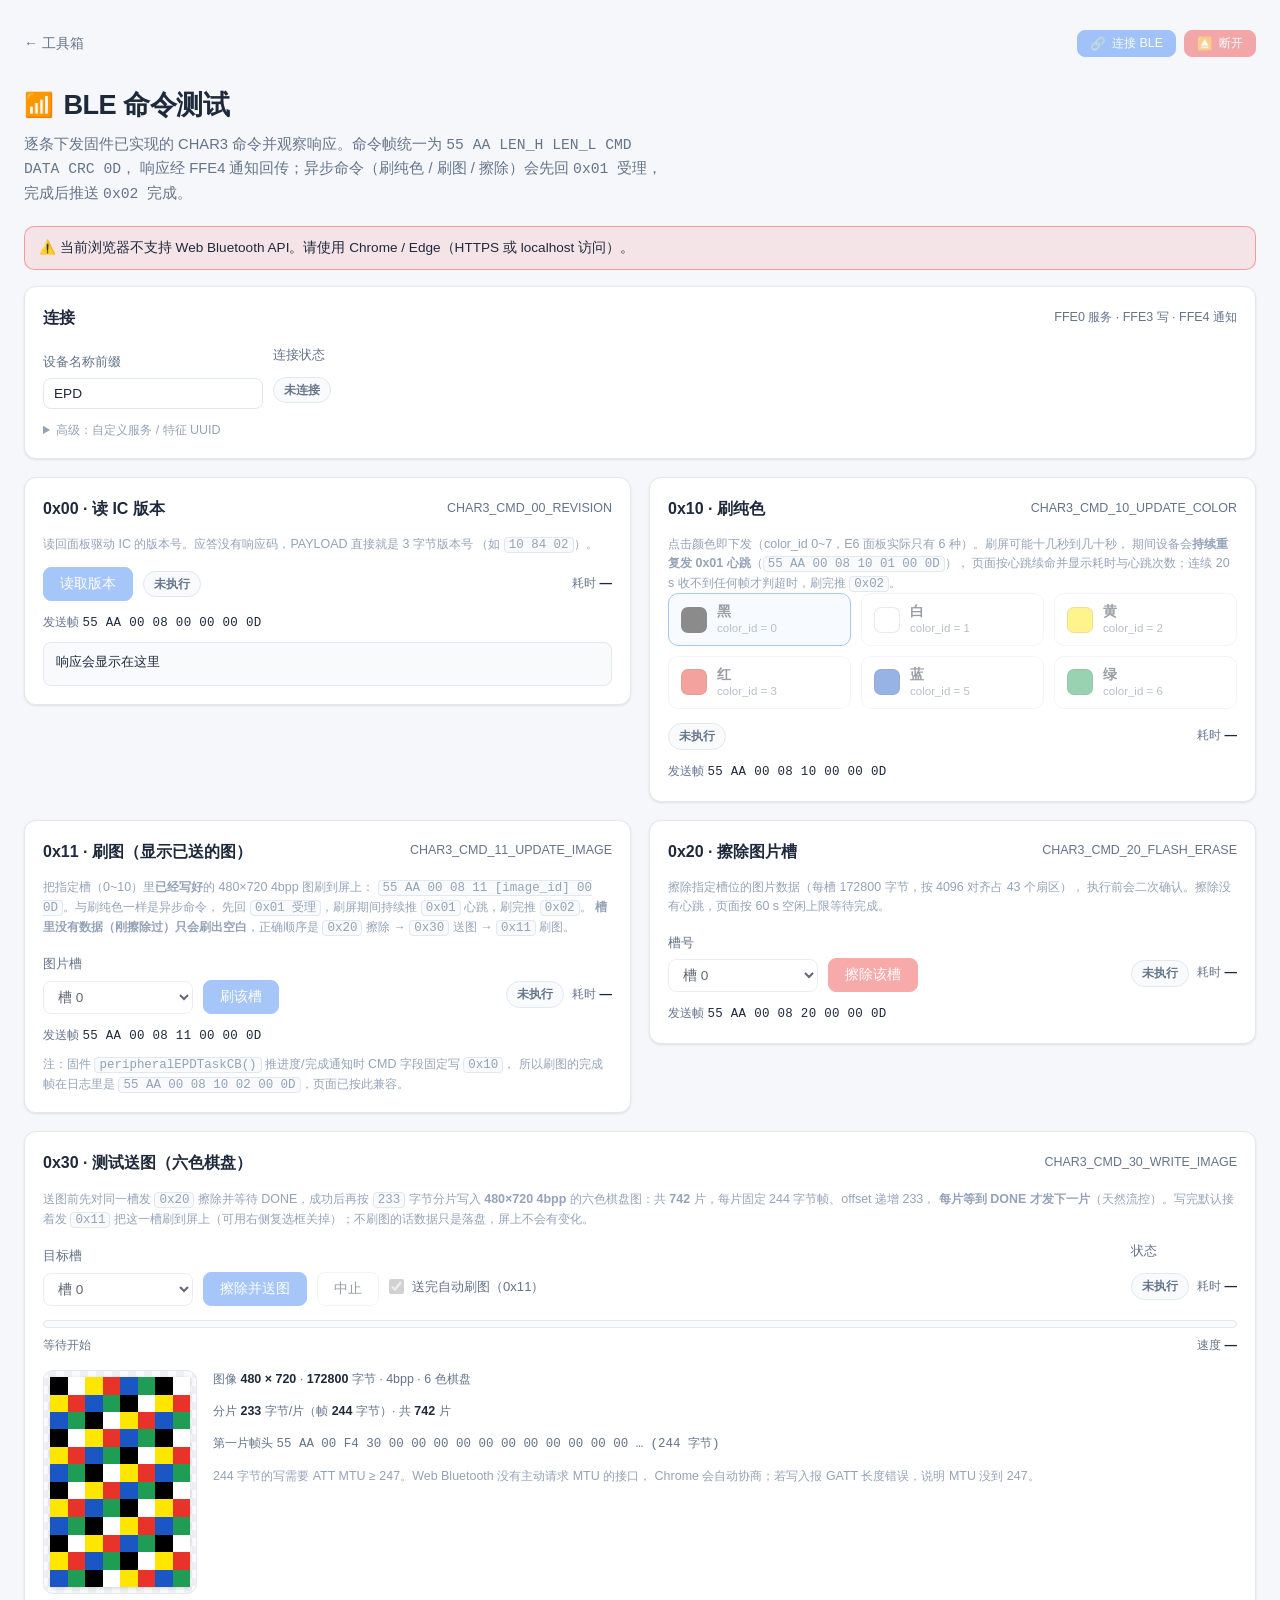
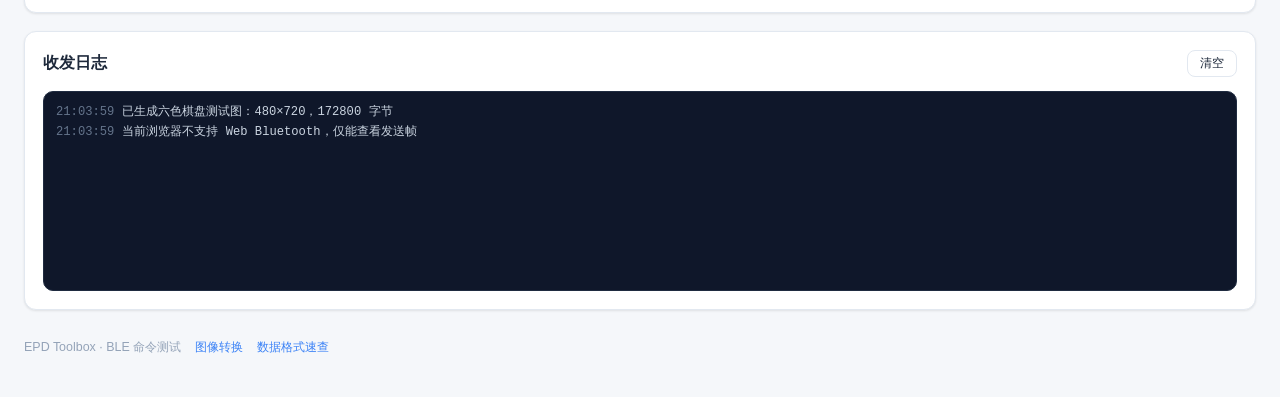
==== ble-console.html @ 195aaa83 "refactor(ble-console): 命令卡片按命令码排序，收发日志整行置底 原来左列是 0x00 / 0x10、右列是 0x20 / 0x11 / 收发日志，命令顺序在视觉上是交错的， 收发" ====
<!DOCTYPE html>
<html lang="zh-CN">
<head>
<meta charset="UTF-8">
<meta name="viewport" content="width=device-width, initial-scale=1.0">
<title>BLE 命令测试 · EPD Toolbox</title>
<meta name="description" content="CH592F 电子纸设备的 BLE 命令测试台：0x00 读 IC 版本、0x10 刷纯色（六色可选）、0x11 刷图（显示指定图片槽）、0x20 擦除图片槽、0x30 分片送图，实时查看 55 AA … 0D 帧收发。">
<meta name="theme-color" content="#f5f7fa" media="(prefers-color-scheme: light)">
<meta name="theme-color" content="#0b1220" media="(prefers-color-scheme: dark)">
<link rel="stylesheet" href="assets/css/app.css">
</head>
<body>
<div class="container">

  <!-- 吸顶工具条 -->
  <div class="topbar" id="topbar">
    <div class="topbar-left">
      <a href="./index.html" class="nav-back">← 工具箱</a>
      <span class="topbar-title"><span class="icon">📶</span> BLE 命令测试</span>
    </div>
    <div class="topbar-right">
      <span class="badge off" id="bleStatusTop"><span id="bleStatusTopText">未连接</span></span>
      <button class="btn btn-primary btn-sm" id="btnConnect" type="button" title="连接 BLE 设备">
        <span class="btn-ico">🔗</span><span class="btn-label">连接 BLE</span>
      </button>
      <button class="btn btn-danger btn-sm" id="btnDisconnect" type="button" disabled title="断开连接">
        <span class="btn-ico">⏏️</span><span class="btn-label">断开</span>
      </button>
    </div>
  </div>

  <header class="page-head">
    <h1><span class="icon">📶</span> BLE 命令测试</h1>
    <p>
      逐条下发固件已实现的 CHAR3 命令并观察响应。命令帧统一为 <code>55 AA LEN_H LEN_L CMD DATA CRC 0D</code>，
      响应经 FFE4 通知回传；异步命令（刷纯色 / 刷图 / 擦除）会先回 <code>0x01 受理</code>，完成后推送 <code>0x02 完成</code>。
    </p>
  </header>

  <div class="notice error" id="bleWarn" hidden>
    ⚠️ 当前浏览器不支持 Web Bluetooth API。请使用 Chrome / Edge（HTTPS 或 localhost 访问）。
  </div>

  <!-- 连接 -->
  <section class="card" style="margin-bottom:18px;">
    <div class="card-title">
      <span>连接</span>
      <span class="sub">FFE0 服务 · FFE3 写 · FFE4 通知</span>
    </div>
    <div class="row" style="align-items:flex-end;">
      <div class="form-group" style="flex:0 1 220px;">
        <label for="nameFilter">设备名称前缀</label>
        <input type="text" id="nameFilter" placeholder="留空则列出全部设备" value="EPD" autocomplete="off">
      </div>
      <div class="form-group" style="flex:0 0 auto;">
        <label>连接状态</label>
        <div class="control-line">
          <span class="badge off" id="bleStatus"><span id="bleStatusText">未连接</span></span>
          <span class="kv" id="bleDeviceName"></span>
        </div>
      </div>
      <span class="spacer"></span>
    </div>

    <details style="margin-top:12px;">
      <summary class="hint" style="cursor:pointer;">高级：自定义服务 / 特征 UUID</summary>
      <div class="form-row" style="margin-top:10px;">
        <div class="form-group">
          <label for="uuidService">服务 UUID</label>
          <input type="text" id="uuidService" value="ffe0" autocomplete="off" spellcheck="false">
        </div>
        <div class="form-group">
          <label for="uuidWrite">写特征（下行）</label>
          <input type="text" id="uuidWrite" value="ffe3" autocomplete="off" spellcheck="false">
        </div>
        <div class="form-group">
          <label for="uuidNotify">通知特征（上行）</label>
          <input type="text" id="uuidNotify" value="ffe4" autocomplete="off" spellcheck="false">
        </div>
      </div>
    </details>
  </section>

  <div class="grid-2">
    <!-- ============ 第一行：0x00 读版本 / 0x10 刷纯色 ============ -->
    <div class="col">

      <section class="card">
        <div class="card-title">
          <span>0x00 · 读 IC 版本</span>
          <span class="sub">CHAR3_CMD_00_REVISION</span>
        </div>
        <p class="hint">
          读回面板驱动 IC 的版本号。应答没有响应码，PAYLOAD 直接就是 3 字节版本号
          （如 <code class="mono">10 84 02</code>）。
        </p>

        <div class="row" style="margin-top:12px;">
          <button class="btn btn-primary" id="btnRev" type="button" disabled>读取版本</button>
          <span class="badge off" id="revState">未执行</span>
          <span class="spacer"></span>
          <span class="kv">耗时 <b id="revMs">—</b></span>
        </div>

        <div class="frame-line">发送帧 <code class="mono" id="revFrame">—</code></div>
        <div class="result-box mono" id="revResult">响应会显示在这里</div>
      </section>
    </div>

    <div class="col">

      <section class="card">
        <div class="card-title">
          <span>0x10 · 刷纯色</span>
          <span class="sub">CHAR3_CMD_10_UPDATE_COLOR</span>
        </div>
        <p class="hint">
          点击颜色即下发（color_id 0~7，E6 面板实际只有 6 种）。刷屏可能十几秒到几十秒，
          期间设备会<b>持续重复发 0x01 心跳</b>（<code class="mono">55 AA 00 08 10 01 00 0D</code>），
          页面按心跳续命并显示耗时与心跳次数；连续 20 s 收不到任何帧才判超时，刷完推 <code>0x02</code>。
        </p>

        <div class="cmd-grid" id="colorGrid"></div>

        <div class="row" style="margin-top:14px;">
          <span class="badge off" id="colorState">未执行</span>
          <span class="spacer"></span>
          <span class="kv">耗时 <b id="colorMs">—</b></span>
        </div>

        <div class="frame-line">发送帧 <code class="mono" id="colorFrame">—</code></div>
      </section>
    </div>
  </div>

  <div class="grid-2" style="margin-top:18px;">
    <!-- ============ 第二行：0x11 刷图 / 0x20 擦除 ============ -->
    <div class="col">

      <section class="card">
        <div class="card-title">
          <span>0x11 · 刷图（显示已送的图）</span>
          <span class="sub">CHAR3_CMD_11_UPDATE_IMAGE</span>
        </div>
        <p class="hint">
          把指定槽（0~10）里<b>已经写好</b>的 480×720 4bpp 图刷到屏上：
          <code class="mono">55 AA 00 08 11 [image_id] 00 0D</code>。与刷纯色一样是异步命令，
          先回 <code>0x01 受理</code>，刷屏期间持续推 <code>0x01</code> 心跳，刷完推 <code>0x02</code>。
          <b>槽里没有数据（刚擦除过）只会刷出空白</b>，正确顺序是
          <code>0x20</code> 擦除 → <code>0x30</code> 送图 → <code>0x11</code> 刷图。
        </p>

        <div class="row" style="align-items:flex-end; margin-top:12px;">
          <div class="form-group" style="flex:0 1 150px;">
            <label for="imgSlotSelect">图片槽</label>
            <select id="imgSlotSelect"></select>
          </div>
          <div class="form-group" style="flex:0 0 auto;">
            <label>&nbsp;</label>
            <button class="btn btn-primary" id="btnUpdateImage" type="button" disabled>刷该槽</button>
          </div>
          <span class="spacer"></span>
          <div class="form-group" style="flex:0 0 auto;">
            <label>&nbsp;</label>
            <div class="control-line">
              <span class="badge off" id="imgState">未执行</span>
              <span class="kv">耗时 <b id="imgMs">—</b></span>
            </div>
          </div>
        </div>

        <div class="frame-line">发送帧 <code class="mono" id="imgFrame">—</code></div>
        <p class="hint" style="margin-top:8px;">
          注：固件 <code class="mono">peripheralEPDTaskCB()</code> 推进度/完成通知时 CMD 字段固定写 <code class="mono">0x10</code>，
          所以刷图的完成帧在日志里是 <code class="mono">55 AA 00 08 10 02 00 0D</code>，页面已按此兼容。
        </p>
      </section>
    </div>

    <div class="col">

      <section class="card">
        <div class="card-title">
          <span>0x20 · 擦除图片槽</span>
          <span class="sub">CHAR3_CMD_20_FLASH_ERASE</span>
        </div>
        <p class="hint">
          擦除指定槽位的图片数据（每槽 172800 字节，按 4096 对齐占 43 个扇区），
          执行前会二次确认。擦除没有心跳，页面按 60 s 空闲上限等待完成。
        </p>

        <div class="row" style="align-items:flex-end; margin-top:12px;">
          <div class="form-group" style="flex:0 1 150px;">
            <label for="slotSelect">槽号</label>
            <select id="slotSelect"></select>
          </div>
          <div class="form-group" style="flex:0 0 auto;">
            <label>&nbsp;</label>
            <button class="btn btn-danger" id="btnErase" type="button" disabled>擦除该槽</button>
          </div>
          <span class="spacer"></span>
          <div class="form-group" style="flex:0 0 auto;">
            <label>&nbsp;</label>
            <div class="control-line">
              <span class="badge off" id="eraseState">未执行</span>
              <span class="kv">耗时 <b id="eraseMs">—</b></span>
            </div>
          </div>
        </div>

        <div class="frame-line">发送帧 <code class="mono" id="eraseFrame">—</code></div>
      </section>
    </div>
  </div>

  <!-- ============ 0x30 测试送图 ============ -->
  <section class="card" style="margin-top:18px;">
    <div class="card-title">
      <span>0x30 · 测试送图（六色棋盘）</span>
      <span class="sub">CHAR3_CMD_30_WRITE_IMAGE</span>
    </div>
    <p class="hint">
      送图前先对同一槽发 <code>0x20</code> 擦除并等待 DONE，成功后再按 <code>233</code> 字节分片写入
      <b>480×720 4bpp</b> 的六色棋盘图：共 <b>742</b> 片，每片固定 244 字节帧、offset 递增 233，
      <b>每片等到 DONE 才发下一片</b>（天然流控）。写完默认接着发 <code>0x11</code>
      把这一槽刷到屏上（可用右侧复选框关掉）；不刷图的话数据只是落盘，屏上不会有变化。
    </p>

    <div class="row" style="align-items:flex-end; margin-top:12px;">
      <div class="form-group" style="flex:0 1 150px;">
        <label for="upSlotSelect">目标槽</label>
        <select id="upSlotSelect"></select>
      </div>
      <div class="form-group" style="flex:0 0 auto;">
        <label>&nbsp;</label>
        <button class="btn btn-primary" id="btnUploadTest" type="button" disabled>擦除并送图</button>
      </div>
      <div class="form-group" style="flex:0 0 auto;">
        <label>&nbsp;</label>
        <button class="btn" id="btnUploadCancel" type="button" disabled>中止</button>
      </div>
      <div class="form-group" style="flex:0 0 auto;">
        <label>&nbsp;</label>
        <label class="check-row" style="min-height:38px;">
          <input type="checkbox" id="upRefreshAfter" checked>
          送完自动刷图（0x11）
        </label>
      </div>
      <span class="spacer"></span>
      <div class="form-group" style="flex:0 0 auto;">
        <label>状态</label>
        <div class="control-line">
          <span class="badge off" id="upState">未执行</span>
          <span class="kv">耗时 <b id="upMs">—</b></span>
        </div>
      </div>
    </div>

    <div class="progress" style="margin-top:14px;"><i id="upBar"></i></div>
    <div class="row" style="margin-top:8px; justify-content:space-between;">
      <span class="kv" id="upText">等待开始</span>
      <span class="kv">速度 <b id="upSpeed">—</b></span>
    </div>

    <div class="row" style="margin-top:14px; align-items:flex-start; gap:16px;">
      <div class="preview-wrap" style="flex:0 0 auto; padding:6px; max-height:none;">
        <canvas id="upPreview" width="480" height="720" style="width:140px; height:auto; background:#fff;"></canvas>
      </div>
      <div class="stack" style="flex:1; min-width:220px;">
        <span class="kv">图像 <b>480 × 720</b> · <b>172800</b> 字节 · 4bpp · 6 色棋盘</span>
        <span class="kv">分片 <b>233</b> 字节/片（帧 <b>244</b> 字节）· 共 <b>742</b> 片</span>
        <span class="kv">第一片帧头 <code class="mono" id="upFrame">—</code></span>
        <span class="hint">
          244 字节的写需要 ATT MTU ≥ 247。Web Bluetooth 没有主动请求 MTU 的接口，
          Chrome 会自动协商；若写入报 GATT 长度错误，说明 MTU 没到 247。
        </span>
      </div>
    </div>
  </section>

  <!-- ============ 收发日志（整行宽度，置底） ============ -->
  <section class="card" style="margin-top:18px;">
    <div class="card-title">
      <span>收发日志</span>
      <button class="btn btn-sm" id="btnClearLog" type="button">清空</button>
    </div>
    <div class="log-box" id="logBox"></div>
  </section>

  <footer class="page-foot">
    <span>EPD Toolbox · BLE 命令测试</span>
    <a href="./e6-image.html">图像转换</a>
    <a href="./index.html#format">数据格式速查</a>
  </footer>
</div>

<script src="assets/js/e6-codec.js"></script>
<script src="assets/js/ble.js"></script>
<script src="assets/js/ble-console.js"></script>
</body>
</html>
---- assets/css/app.css ----
/* ==========================================================================
   EPD Toolbox — 统一设计系统
   风格参考：JNC_tools.html / JNA_Plus_Tool.html
   要点：吸顶毛玻璃工具条、卡片分区、轻量描边按钮、跟随系统暗色
   ========================================================================== */

* { margin: 0; padding: 0; box-sizing: border-box; }

:root {
  --bg: #f5f7fa;
  --surface: #ffffff;
  --surface-2: #f8fafc;
  --border: #e2e8f0;
  --border-strong: #cbd5e1;
  --text: #1e293b;
  --text-muted: #64748b;
  --text-light: #94a3b8;
  --accent: #3b82f6;
  --accent-hover: #2563eb;
  --accent-soft: #eff6ff;
  --danger: #ef4444;
  --success: #10b981;
  --warn: #f59e0b;
  --shadow: 0 1px 3px rgba(0, 0, 0, .06), 0 1px 2px rgba(0, 0, 0, .04);
  --shadow-lg: 0 10px 30px rgba(15, 23, 42, .08);
  --radius: 12px;
  --log-bg: #0f172a;
  --log-text: #cbd5e1;
  --topbar-scrolled-bg: rgba(245, 247, 250, .88);

  /* E6 六色（用于色块/图例） */
  --e6-black: #000000;
  --e6-white: #ffffff;
  --e6-yellow: #ffe600;
  --e6-red: #e8332a;
  --e6-blue: #1b57c4;
  --e6-green: #1f9d55;
}

@media (prefers-color-scheme: dark) {
  :root {
    --bg: #0b1220;
    --surface: #141d2e;
    --surface-2: #1a2436;
    --border: #2a364b;
    --border-strong: #3a4a63;
    --text: #e6edf7;
    --text-muted: #93a4bd;
    --text-light: #6f819c;
    --accent: #60a5fa;
    --accent-hover: #93c5fd;
    --accent-soft: rgba(96, 165, 250, .12);
    --shadow: 0 1px 3px rgba(0, 0, 0, .5);
    --shadow-lg: 0 10px 30px rgba(0, 0, 0, .55);
    --log-bg: #060c16;
    --log-text: #b7c6dc;
    --topbar-scrolled-bg: rgba(20, 29, 46, .88);
  }
}

body {
  font-family: -apple-system, BlinkMacSystemFont, "Segoe UI", Roboto, "Helvetica Neue", Arial,
    "PingFang SC", "Microsoft YaHei", sans-serif;
  background: var(--bg);
  color: var(--text);
  min-height: 100vh;
  padding: 20px 24px 48px;
  line-height: 1.6;
  -webkit-font-smoothing: antialiased;
}

.container { max-width: 1280px; margin: 0 auto; }
a { color: var(--accent); text-decoration: none; }
a:hover { text-decoration: underline; }
code, kbd, pre { font-family: "Cascadia Mono", "JetBrains Mono", Consolas, monospace; }

/* --------------------------------------------------------------------------
   吸顶工具条：默认透明，滚动后毛玻璃 + 收起标题
   -------------------------------------------------------------------------- */
.topbar {
  position: sticky;
  top: 0;
  z-index: 70;
  display: flex;
  align-items: center;
  justify-content: space-between;
  gap: 10px 12px;
  flex-wrap: wrap;
  padding: 10px 0;
  margin: 0 0 16px;
  background: transparent;
  transition: background .3s ease, box-shadow .3s ease, padding .3s ease,
    margin .3s ease, border-radius .3s ease;
}

.topbar.scrolled {
  background: var(--topbar-scrolled-bg);
  -webkit-backdrop-filter: blur(10px);
  backdrop-filter: blur(10px);
  box-shadow: 0 1px 0 rgba(15, 23, 42, .08);
  padding: 8px 14px;
  margin: 0 -14px 16px;
  border-radius: 12px;
}

@media (prefers-color-scheme: dark) {
  .topbar.scrolled { box-shadow: 0 1px 0 rgba(0, 0, 0, .5); }
}

.topbar-left { display: flex; align-items: center; gap: 12px; min-width: 0; flex: 1 1 auto; }

.nav-back {
  display: inline-flex;
  align-items: center;
  gap: 6px;
  color: var(--text-muted);
  font-size: .875rem;
  text-decoration: none;
  transition: color .2s;
  flex: none;
}
.nav-back:hover { color: var(--accent); text-decoration: none; }

.topbar-title {
  display: inline-flex;
  align-items: center;
  gap: 6px;
  font-size: .95rem;
  font-weight: 600;
  color: var(--text);
  white-space: nowrap;
  opacity: 0;
  transform: translateX(-10px);
  max-width: 0;
  overflow: hidden;
  transition: opacity .3s ease, transform .3s ease, max-width .35s ease;
}
.topbar.scrolled .topbar-title { opacity: 1; transform: translateX(0); max-width: 300px; }
.topbar-title .icon { font-size: 1.05rem; }

.topbar-right {
  display: flex;
  align-items: center;
  gap: 8px;
  flex-shrink: 0;
  margin-left: auto;
  flex-wrap: wrap;
  justify-content: flex-end;
}

/* 顶栏连接状态：默认隐藏（下方已有一行完整状态），滚动后标题收起时再出现 */
#bleStatusTop { display: none; }
.topbar.scrolled #bleStatusTop { display: inline-flex; }

@media (max-width: 640px) {
  body { padding: 12px 14px 32px; }
}

/* --------------------------------------------------------------------------
   页头
   -------------------------------------------------------------------------- */
header.page-head { margin: 4px 0 20px; }
header.page-head h1 {
  font-size: 1.7rem;
  font-weight: 700;
  letter-spacing: -.02em;
  display: flex;
  align-items: center;
  gap: 10px;
}
header.page-head h1 .icon { font-size: 1.5rem; }
header.page-head p { color: var(--text-muted); margin-top: 6px; font-size: .92rem; max-width: 78ch; }

/* --------------------------------------------------------------------------
   按钮
   -------------------------------------------------------------------------- */
.btn {
  padding: 7px 16px;
  border-radius: 8px;
  border: 1.5px solid var(--border);
  background: var(--surface);
  color: var(--text);
  font-size: .85rem;
  font-weight: 500;
  font-family: inherit;
  cursor: pointer;
  transition: all .2s;
  display: inline-flex;
  align-items: center;
  justify-content: center;
  gap: 6px;
  white-space: nowrap;
}
.btn:hover { border-color: var(--accent); color: var(--accent); }
.btn:disabled, .btn[aria-disabled="true"] { opacity: .45; cursor: not-allowed; }
.btn:disabled:hover { border-color: var(--border); color: var(--text); }
.btn:focus-visible { outline: 2px solid var(--accent); outline-offset: 2px; }

.btn-primary { background: var(--accent); border-color: var(--accent); color: #fff; }
.btn-primary:hover { background: var(--accent-hover); border-color: var(--accent-hover); color: #fff; }
.btn-danger { background: var(--danger); border-color: var(--danger); color: #fff; }
.btn-danger:hover { background: #dc2626; border-color: #dc2626; color: #fff; }
.btn-warn { background: var(--warn); border-color: var(--warn); color: #fff; }
.btn-warn:hover { background: #d97706; border-color: #d97706; color: #fff; }
.btn-sm { padding: 4px 12px; font-size: .78rem; }
.btn-block { width: 100%; }

/* --------------------------------------------------------------------------
   卡片
   -------------------------------------------------------------------------- */
.card {
  background: var(--surface);
  border: 1px solid var(--border);
  border-radius: var(--radius);
  box-shadow: var(--shadow);
  padding: 18px;
  min-width: 0;
}
.card-title {
  font-size: 1rem;
  font-weight: 600;
  margin-bottom: 14px;
  display: flex;
  align-items: center;
  justify-content: space-between;
  flex-wrap: wrap;
  gap: 10px;
}
.card-title .sub { font-size: .78rem; font-weight: 400; color: var(--text-muted); }

.card.collapsible > .card-title { cursor: pointer; user-select: none; }
.card.collapsible.collapsed > *:not(.card-title) { display: none !important; }

/* --------------------------------------------------------------------------
   布局
   -------------------------------------------------------------------------- */
.grid-2 { display: grid; grid-template-columns: minmax(0, 1fr) minmax(0, 1fr); gap: 18px; align-items: start; }
.grid-3 { display: grid; grid-template-columns: repeat(auto-fill, minmax(260px, 1fr)); gap: 16px; }
.col { display: flex; flex-direction: column; gap: 18px; min-width: 0; }
@media (max-width: 980px) {
  .grid-2 { grid-template-columns: minmax(0, 1fr); }
}

/* --------------------------------------------------------------------------
   表单
   -------------------------------------------------------------------------- */
.form-row { display: flex; gap: 12px; flex-wrap: wrap; }
.form-group { display: flex; flex-direction: column; gap: 6px; flex: 1 1 140px; min-width: 0; }
/* 与 form-group 里的 input 同高：让徽章/提示文字和输入框基线对齐，而不是贴到 label 上 */
.control-line { display: flex; align-items: center; gap: 8px; min-height: 38px; flex-wrap: wrap; }
label { font-size: .8rem; font-weight: 500; color: var(--text-muted); }
input[type="text"], input[type="number"], select {
  width: 100%;
  padding: 7px 10px;
  border-radius: 8px;
  border: 1.5px solid var(--border);
  background: var(--surface);
  color: var(--text);
  font-size: .85rem;
  font-family: inherit;
  transition: border-color .2s, box-shadow .2s;
}
input:focus, select:focus {
  outline: none;
  border-color: var(--accent);
  box-shadow: 0 0 0 3px var(--accent-soft);
}
input[type="file"] { display: none; }

input[type="range"] { width: 100%; accent-color: var(--accent); }
.range-row { display: flex; align-items: center; gap: 8px; }
.range-value { font-size: .78rem; color: var(--text-muted); min-width: 44px; text-align: right; font-variant-numeric: tabular-nums; }

.check-row { display: flex; align-items: center; gap: 8px; font-size: .82rem; color: var(--text-muted); }
.check-row input[type="checkbox"] { width: 15px; height: 15px; accent-color: var(--accent); }

/* 分段选择器 */
.segmented { display: inline-flex; border: 1.5px solid var(--border); border-radius: 8px; overflow: hidden; }
.segmented button {
  border: none;
  background: transparent;
  color: var(--text-muted);
  font-size: .8rem;
  font-family: inherit;
  padding: 6px 12px;
  cursor: pointer;
  transition: background .2s, color .2s;
}
.segmented button + button { border-left: 1px solid var(--border); }
.segmented button.active { background: var(--accent); color: #fff; }

/* --------------------------------------------------------------------------
   徽章 / 提示条
   -------------------------------------------------------------------------- */
.badge {
  display: inline-flex;
  align-items: center;
  gap: 6px;
  padding: 3px 10px;
  border-radius: 999px;
  font-size: .74rem;
  font-weight: 600;
  border: 1px solid var(--border);
  background: var(--surface-2);
  color: var(--text-muted);
  white-space: nowrap;
}
.badge.ok { background: rgba(16, 185, 129, .12); border-color: rgba(16, 185, 129, .5); color: #059669; }
.badge.off { background: var(--surface-2); color: var(--text-muted); }
.badge.ready { background: rgba(59, 130, 246, .12); border-color: rgba(59, 130, 246, .45); color: var(--accent); }
@media (prefers-color-scheme: dark) {
  .badge.ok { color: #34d399; }
}

.notice {
  display: flex;
  align-items: center;
  gap: 10px;
  flex-wrap: wrap;
  padding: 10px 14px;
  border-radius: 10px;
  font-size: .85rem;
  margin-bottom: 16px;
  border: 1px solid rgba(245, 158, 11, .45);
  background: rgba(245, 158, 11, .1);
  color: var(--text);
}
.notice[hidden] { display: none; }
.notice.error { border-color: rgba(239, 68, 68, .45); background: rgba(239, 68, 68, .1); }
.notice.info { border-color: rgba(59, 130, 246, .4); background: rgba(59, 130, 246, .08); }

/* --------------------------------------------------------------------------
   工具卡片（首页）
   -------------------------------------------------------------------------- */
.tool-card {
  display: flex;
  flex-direction: column;
  gap: 10px;
  padding: 18px;
  background: var(--surface);
  border: 1px solid var(--border);
  border-radius: var(--radius);
  box-shadow: var(--shadow);
  color: var(--text);
  transition: transform .18s ease, border-color .18s ease, box-shadow .18s ease;
}
a.tool-card:hover {
  text-decoration: none;
  transform: translateY(-2px);
  border-color: var(--accent);
  box-shadow: var(--shadow-lg);
}
.tool-card .tool-icon {
  width: 40px;
  height: 40px;
  border-radius: 10px;
  display: flex;
  align-items: center;
  justify-content: center;
  font-size: 1.25rem;
  background: var(--accent-soft);
}
.tool-card h3 { font-size: 1rem; font-weight: 600; display: flex; align-items: center; gap: 8px; flex-wrap: wrap; }
.tool-card p { font-size: .84rem; color: var(--text-muted); flex: 1; }
.tool-card .tool-meta { font-size: .76rem; color: var(--text-light); display: flex; gap: 10px; flex-wrap: wrap; }

/* --------------------------------------------------------------------------
   拖拽上传区
   -------------------------------------------------------------------------- */
.dropzone {
  border: 2px dashed var(--border-strong);
  border-radius: 10px;
  padding: 26px 16px;
  text-align: center;
  color: var(--text-muted);
  font-size: .86rem;
  background: var(--surface-2);
  cursor: pointer;
  transition: border-color .2s, background .2s, color .2s;
}
.dropzone:hover, .dropzone.dragover {
  border-color: var(--accent);
  background: var(--accent-soft);
  color: var(--accent);
}
.dropzone strong { color: var(--text); }
.dropzone.dragover strong { color: var(--accent); }

/* --------------------------------------------------------------------------
   预览
   -------------------------------------------------------------------------- */
.preview-wrap {
  border: 1px solid var(--border);
  border-radius: 10px;
  background:
    repeating-conic-gradient(rgba(120, 130, 150, .08) 0% 25%, transparent 0% 50%) 50% / 16px 16px,
    var(--surface-2);
  overflow: auto;
  max-height: 520px;
  padding: 8px;
}
.preview-wrap canvas {
  display: block;
  image-rendering: pixelated;
  image-rendering: crisp-edges;
  margin: 0 auto;
  background: #fff;
  box-shadow: 0 1px 4px rgba(0, 0, 0, .15);
}
.preview-label { font-size: .78rem; color: var(--text-muted); margin-bottom: 6px; }
.preview-empty {
  color: var(--text-light);
  font-size: .84rem;
  text-align: center;
  padding: 40px 12px;
}

/* 颜色统计 */
.color-stats { display: flex; flex-direction: column; gap: 6px; margin-top: 4px; }
.color-stat-row { display: grid; grid-template-columns: 14px 44px 1fr 76px; align-items: center; gap: 8px; font-size: .78rem; }
.color-stat-dot { width: 12px; height: 12px; border-radius: 3px; border: 1px solid rgba(0, 0, 0, .18); }
.color-stat-bar { height: 8px; border-radius: 4px; background: var(--surface-2); overflow: hidden; }
.color-stat-bar > i { display: block; height: 100%; border-radius: 4px; }
.color-stat-num { text-align: right; color: var(--text-muted); font-variant-numeric: tabular-nums; }

/* --------------------------------------------------------------------------
   命令测试页：颜色按钮 / 发送帧 / 结果区
   -------------------------------------------------------------------------- */
.cmd-grid { display: grid; grid-template-columns: repeat(auto-fill, minmax(148px, 1fr)); gap: 10px; }

.color-btn {
  display: flex;
  align-items: center;
  gap: 10px;
  padding: 9px 12px;
  border-radius: 10px;
  border: 1.5px solid var(--border);
  background: var(--surface);
  color: var(--text);
  font-family: inherit;
  font-size: .85rem;
  text-align: left;
  cursor: pointer;
  transition: border-color .18s, transform .18s, box-shadow .18s, background .18s;
}
.color-btn:hover:not(:disabled) { border-color: var(--accent); transform: translateY(-1px); box-shadow: var(--shadow); }
.color-btn:disabled { opacity: .45; cursor: not-allowed; }
.color-btn.selected { border-color: var(--accent); background: var(--accent-soft); }
.color-btn .color-chip { width: 26px; height: 26px; border-radius: 7px; border: 1px solid rgba(0, 0, 0, .18); flex: none; }
.color-btn .meta { display: flex; flex-direction: column; line-height: 1.3; min-width: 0; }
.color-btn .meta b { font-weight: 600; }
.color-btn .meta span { font-size: .72rem; color: var(--text-muted); }

.frame-line { font-size: .78rem; color: var(--text-muted); margin-top: 12px; }
.frame-line code { color: var(--text); letter-spacing: .3px; }

.result-box {
  margin-top: 8px;
  padding: 10px 12px;
  min-height: 44px;
  border-radius: 8px;
  border: 1px solid var(--border);
  background: var(--surface-2);
  font-size: .8rem;
  line-height: 1.5;
  white-space: pre-wrap;
  word-break: break-all;
}

/* 送图进度条 */
.progress {
  height: 8px;
  border-radius: 5px;
  background: var(--surface-2);
  border: 1px solid var(--border);
  overflow: hidden;
}
.progress > i {
  display: block;
  height: 100%;
  width: 0;
  border-radius: 5px;
  background: var(--accent);
  transition: width .18s linear;
}

/* --------------------------------------------------------------------------
   数据输出
   -------------------------------------------------------------------------- */
.data-meta { display: flex; gap: 8px; flex-wrap: wrap; margin-bottom: 10px; }
.kv { font-size: .78rem; color: var(--text-muted); }
.kv b { color: var(--text); font-weight: 600; font-variant-numeric: tabular-nums; }

.code-box {
  width: 100%;
  min-height: 96px;
  max-height: 220px;
  resize: vertical;
  padding: 10px 12px;
  border-radius: 8px;
  border: 1px solid var(--border);
  background: var(--surface-2);
  color: var(--text);
  font-family: "Cascadia Mono", "JetBrains Mono", Consolas, monospace;
  font-size: .76rem;
  line-height: 1.5;
  overflow: auto;
  white-space: pre;
}

/* --------------------------------------------------------------------------
   日志
   -------------------------------------------------------------------------- */
.log-box {
  background: var(--log-bg);
  color: var(--log-text);
  border-radius: 10px;
  padding: 10px 12px;
  height: 200px;
  overflow: auto;
  font-family: "Cascadia Mono", "JetBrains Mono", Consolas, monospace;
  font-size: .76rem;
  line-height: 1.65;
  border: 1px solid #1f2b40;
}
.log-line { display: flex; gap: 8px; }
.log-time { color: #64748b; flex: none; }
.log-line.tx .log-msg { color: #7dd3fc; }
.log-line.rx .log-msg { color: #86efac; }
.log-line.err .log-msg { color: #fca5a5; }
.log-line.ok .log-msg { color: #6ee7b7; }
.log-line.sys .log-msg { color: #cbd5e1; }

/* --------------------------------------------------------------------------
   其它
   -------------------------------------------------------------------------- */
.hint { font-size: .78rem; color: var(--text-light); line-height: 1.5; }
.hint code { background: var(--surface-2); border: 1px solid var(--border); border-radius: 4px; padding: 0 4px; }
.divider { height: 1px; background: var(--border); margin: 14px 0; }
.stack { display: flex; flex-direction: column; gap: 12px; }
.row { display: flex; align-items: center; gap: 10px; flex-wrap: wrap; }
.spacer { flex: 1; }
.mono { font-family: "Cascadia Mono", "JetBrains Mono", Consolas, monospace; }

table.spec { width: 100%; border-collapse: collapse; font-size: .82rem; }
table.spec th, table.spec td { text-align: left; padding: 7px 10px; border-bottom: 1px solid var(--border); }
table.spec th { color: var(--text-muted); font-weight: 500; font-size: .78rem; }
table.spec tr:last-child td { border-bottom: none; }
/* 窄屏下表格可横向滚动，不撑破卡片 */
.table-wrap { overflow-x: auto; -webkit-overflow-scrolling: touch; }

/* 页脚 */
footer.page-foot { margin-top: 28px; font-size: .78rem; color: var(--text-light); display: flex; gap: 14px; flex-wrap: wrap; }

/* --------------------------------------------------------------------------
   移动端适配（≤ 640px）
   要点：单列布局、表单项独占一行、输入字号 ≥16px 防 iOS 聚焦放大、
        预览区限高、顶栏按钮收紧
   -------------------------------------------------------------------------- */
@media (max-width: 640px) {
  header.page-head { margin: 0 0 14px; }
  header.page-head h1 { font-size: 1.35rem; gap: 8px; }
  header.page-head h1 .icon { font-size: 1.2rem; }
  header.page-head p { font-size: .85rem; }

  .card { padding: 14px; border-radius: 10px; }
  .card-title { font-size: .95rem; margin-bottom: 12px; }
  .col, .grid-2, .grid-3 { gap: 14px; }

  .form-row { gap: 10px; }
  .form-group { flex: 1 1 100%; }

  /* iOS 对字号小于 16px 的输入框会在聚焦时自动放大整页 */
  input[type="text"], input[type="number"], select { font-size: 16px; }

  .topbar { padding: 8px 0; }
  .topbar.scrolled { padding: 8px 10px; margin: 0 -10px 12px; }
  /* 顶栏按钮在手机上收成图标，避免「返回 + 状态 + 两个按钮」被迫换行占两行高度 */
  .topbar-right { width: auto; margin-left: auto; justify-content: flex-end; gap: 6px; }
  .topbar-right .btn { padding: 6px 9px; font-size: .78rem; }
  .topbar-right .btn-label { display: none; }
  .topbar-title { font-size: .9rem; }

  .preview-wrap { max-height: 60vh; padding: 6px; }
  .log-box { height: 180px; }
  .code-box { min-height: 84px; }
  .btn { padding: 7px 12px; }

  .cmd-grid { grid-template-columns: repeat(auto-fill, minmax(132px, 1fr)); }
  .color-btn { padding: 8px 10px; font-size: .8rem; }
  .color-stat-row { grid-template-columns: 12px 36px 1fr 64px; gap: 6px; font-size: .74rem; }

  .tool-card { padding: 14px; }
  footer.page-foot { font-size: .72rem; gap: 10px; }
}

@media (max-width: 420px) {
  .segmented button { padding: 6px 9px; }
  .data-meta { gap: 6px; }
  .btn-sm { padding: 5px 9px; }
}
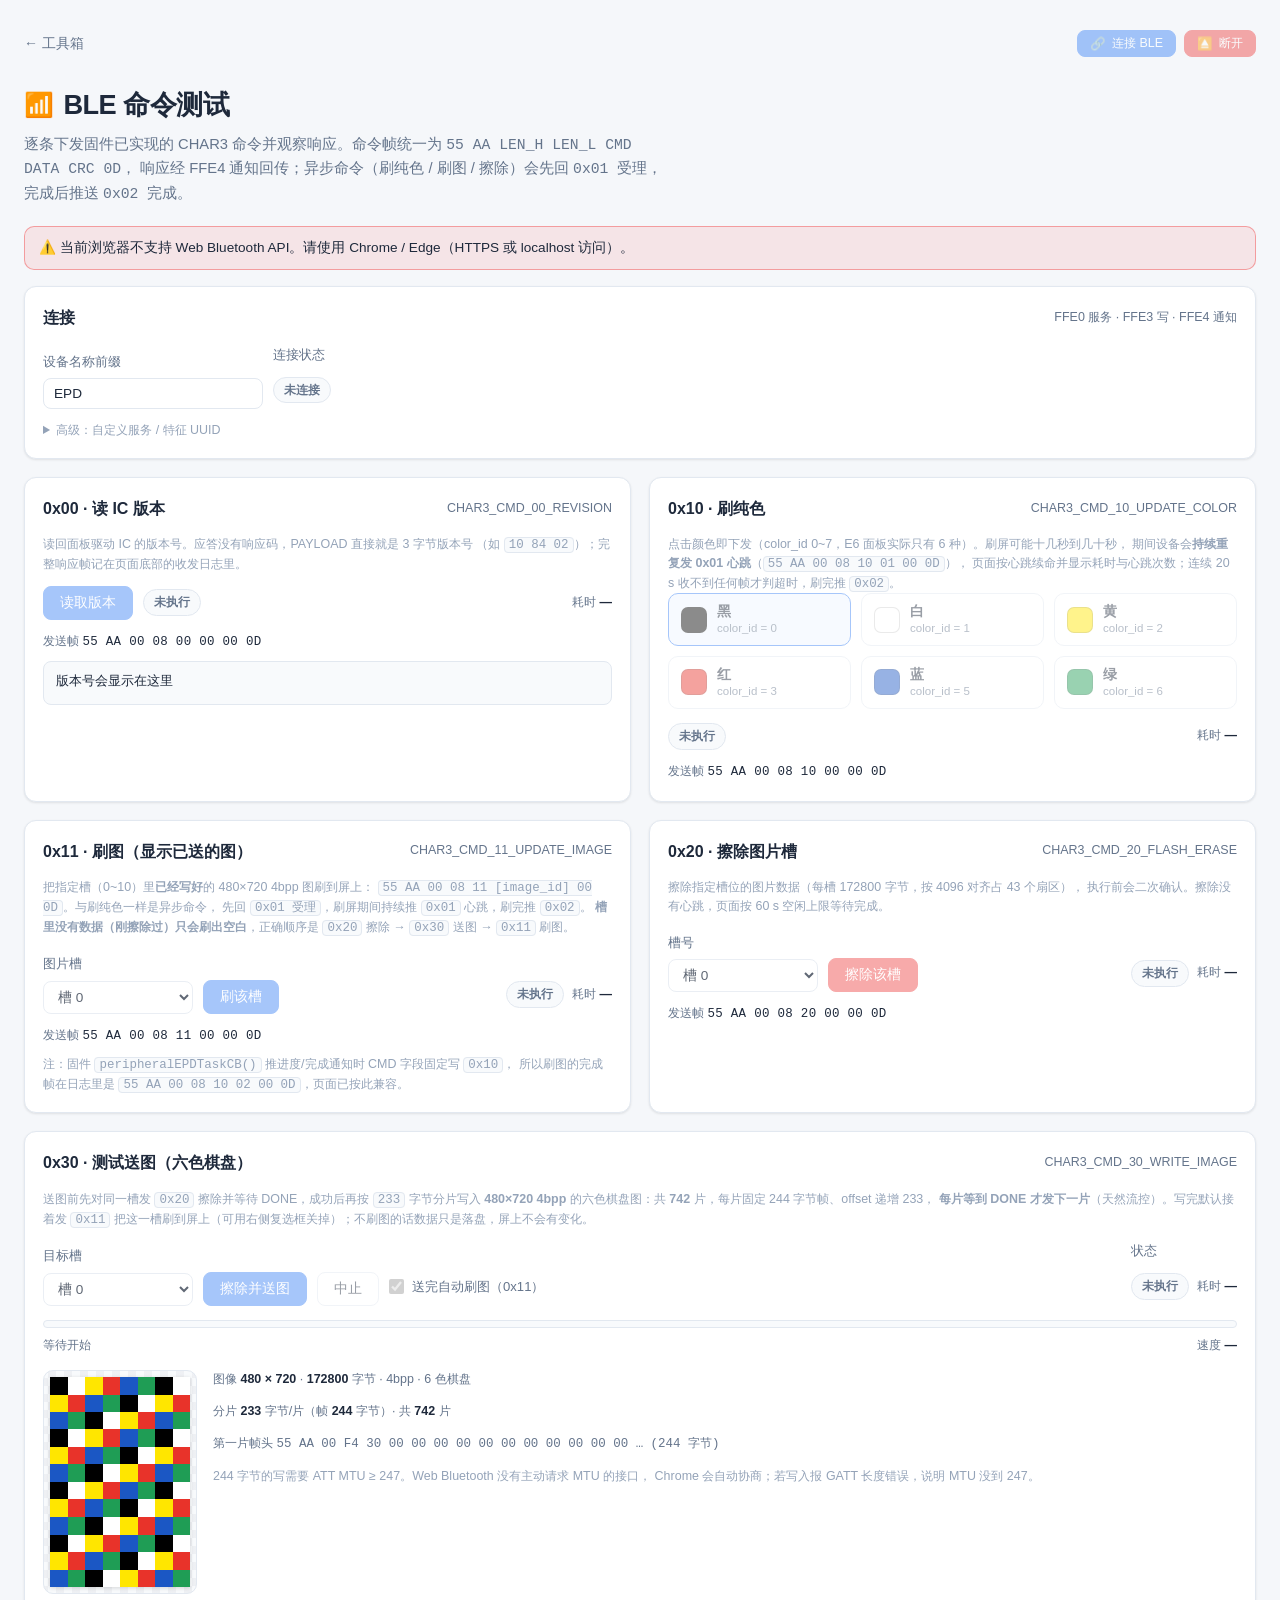
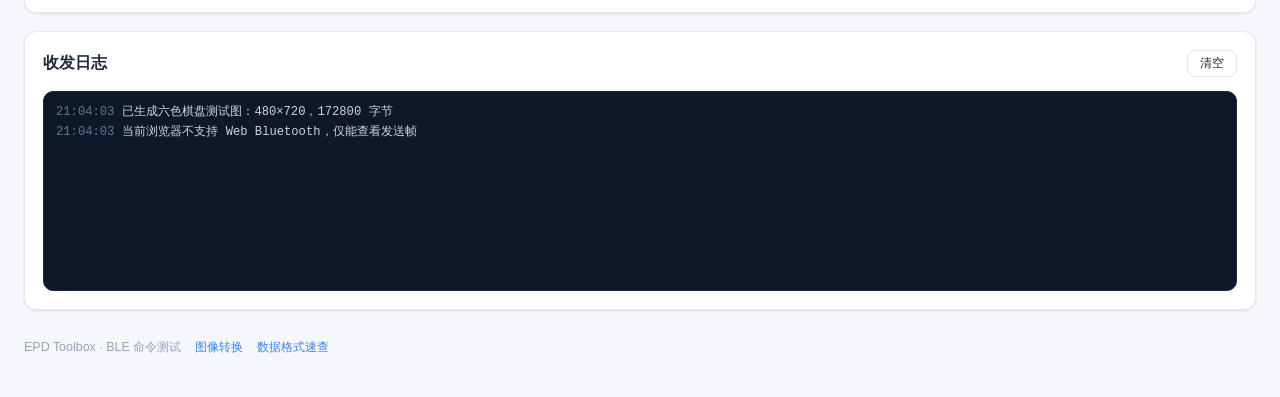
==== commit 14860c3a: "style(ble-console): 同一行卡片等高，0x00 只显示版本号本身 两行命令卡片原来左右两张高度不一致（.grid-2 是 align-items: start，列高度由内容决定）， " ====
--- a/ble-console.html
+++ b/ble-console.html
@@ -81,7 +81,7 @@
     </details>
   </section>
 
-  <div class="grid-2">
+  <div class="grid-2 align-stretch">
     <!-- ============ 第一行：0x00 读版本 / 0x10 刷纯色 ============ -->
     <div class="col">
 
@@ -92,7 +92,7 @@
         </div>
         <p class="hint">
           读回面板驱动 IC 的版本号。应答没有响应码，PAYLOAD 直接就是 3 字节版本号
-          （如 <code class="mono">10 84 02</code>）。
+          （如 <code class="mono">10 84 02</code>）；完整响应帧记在页面底部的收发日志里。
         </p>
 
         <div class="row" style="margin-top:12px;">
@@ -103,7 +103,7 @@
         </div>
 
         <div class="frame-line">发送帧 <code class="mono" id="revFrame">—</code></div>
-        <div class="result-box mono" id="revResult">响应会显示在这里</div>
+        <div class="result-box mono" id="revResult">版本号会显示在这里</div>
       </section>
     </div>
 
@@ -133,7 +133,7 @@
     </div>
   </div>
 
-  <div class="grid-2" style="margin-top:18px;">
+  <div class="grid-2 align-stretch" style="margin-top:18px;">
     <!-- ============ 第二行：0x11 刷图 / 0x20 擦除 ============ -->
     <div class="col">
 
--- a/assets/css/app.css
+++ b/assets/css/app.css
@@ -237,6 +237,11 @@
 .grid-2 { display: grid; grid-template-columns: minmax(0, 1fr) minmax(0, 1fr); gap: 18px; align-items: start; }
 .grid-3 { display: grid; grid-template-columns: repeat(auto-fill, minmax(260px, 1fr)); gap: 16px; }
 .col { display: flex; flex-direction: column; gap: 18px; min-width: 0; }
+
+/* 同一行的卡片等高：行内各列拉伸到行高，列内卡片再撑满列高。
+   命令测试页两行命令卡片用它，免得左右两张卡一高一矮。 */
+.grid-2.align-stretch { align-items: stretch; }
+.grid-2.align-stretch > .col > .card { flex: 1 1 auto; }
 @media (max-width: 980px) {
   .grid-2 { grid-template-columns: minmax(0, 1fr); }
 }
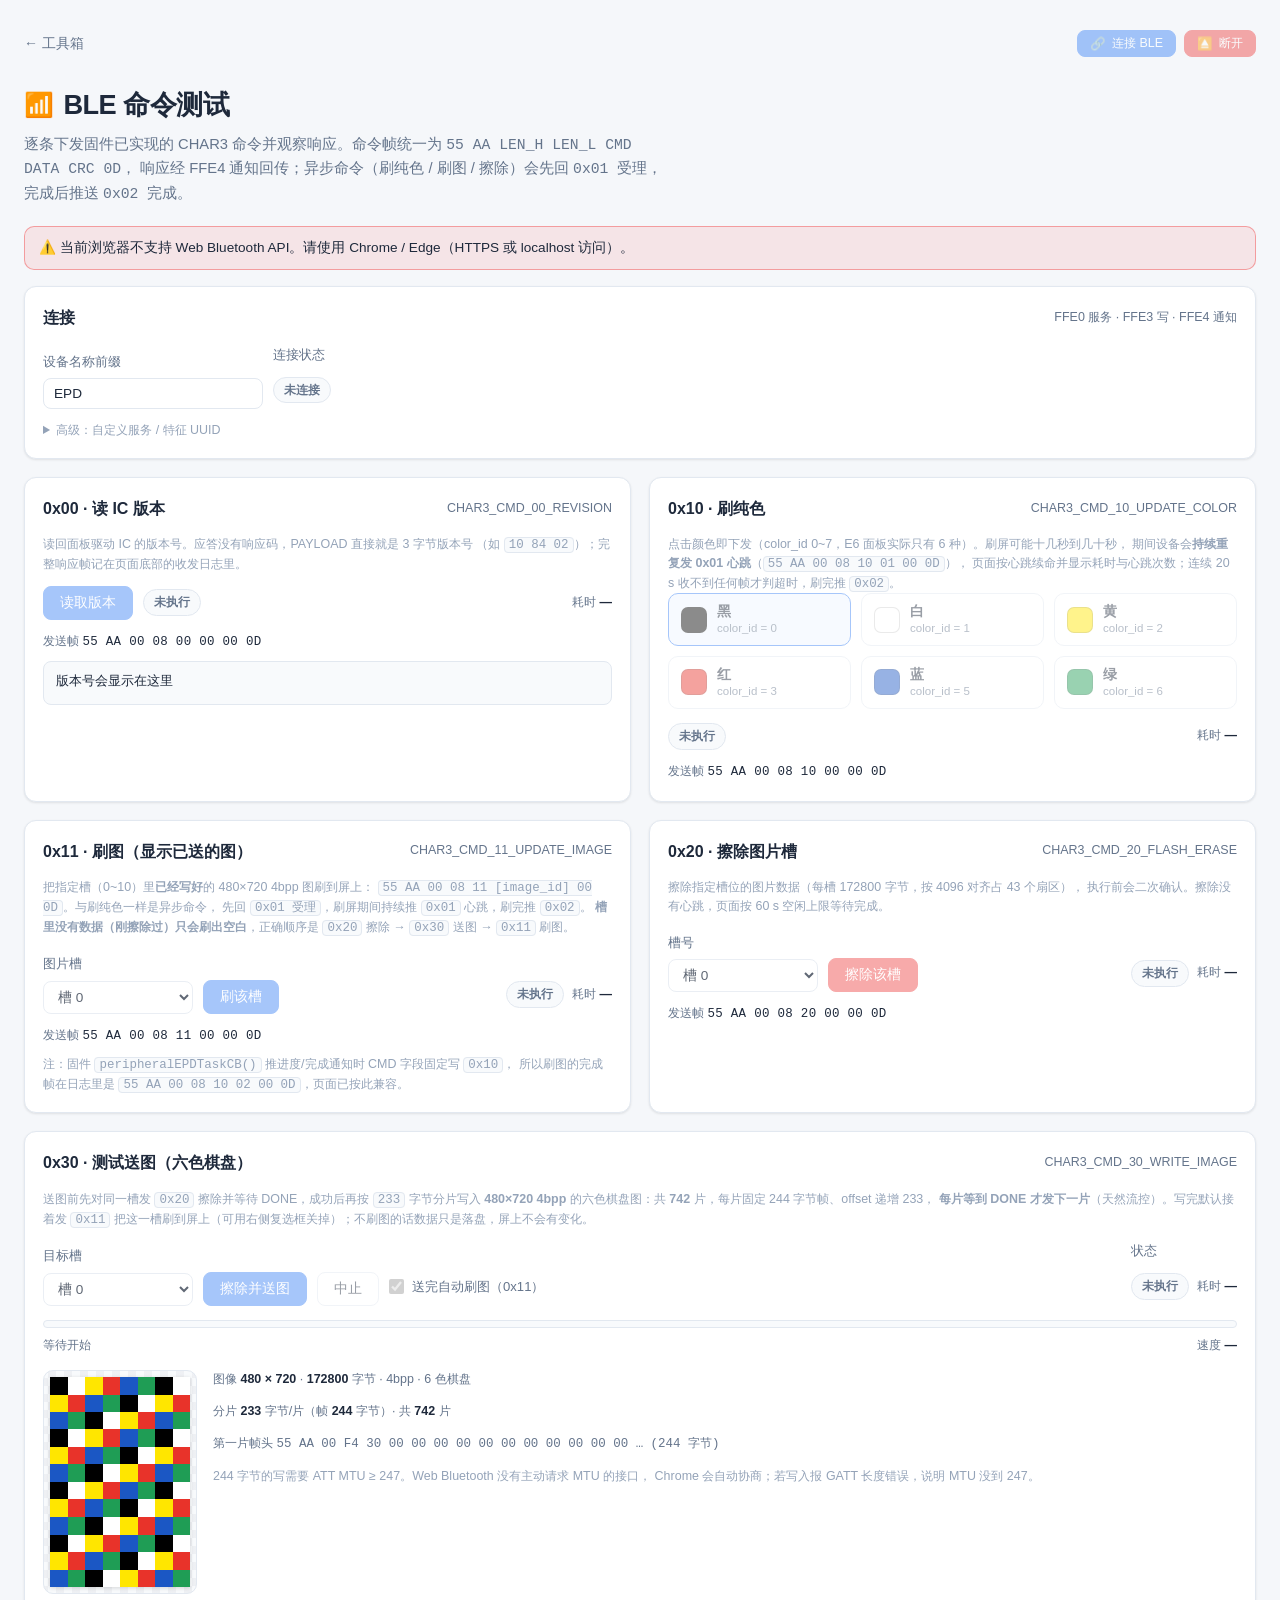
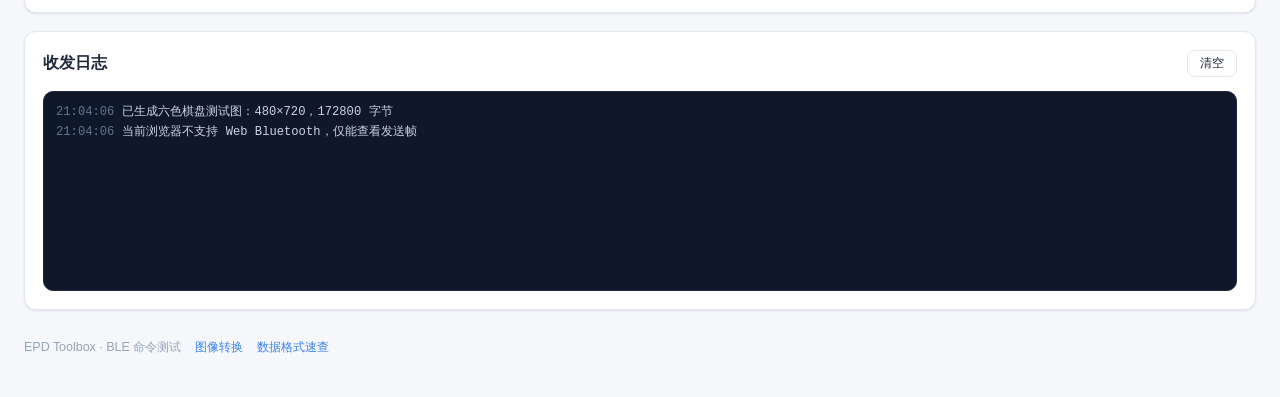
==== commit b453fa19: "docs(ble-console): 逐条补充每张卡片的注释（命令码/帧格式/控件 id/JS 段） HTML 侧：0x00 / 0x10 / 0x11 / 0x20 / 0x30 / 收发日志六处卡" ====
--- a/ble-console.html
+++ b/ble-console.html
@@ -85,6 +85,10 @@
     <!-- ============ 第一行：0x00 读版本 / 0x10 刷纯色 ============ -->
     <div class="col">
 
+      <!-- ============ 0x00 · 读 IC 版本 ============
+           同步命令：发送 55 AA 00 08 00 00 00 0D，应答没有响应码，PAYLOAD 就是 3 字节版本号。
+           控件：按钮 #btnRev，状态 #revState，耗时 #revMs，发送帧 #revFrame，结果 #revResult。
+           结果框只放版本号本身，完整响应帧看底部收发日志；逻辑见 ble-console.js「0x00 读版本」段。 -->
       <section class="card">
         <div class="card-title">
           <span>0x00 · 读 IC 版本</span>
@@ -109,6 +113,10 @@
 
     <div class="col">
 
+      <!-- ============ 0x10 · 刷纯色 ============
+           异步命令：55 AA 00 09 10 [color_id] [CRC] 0D（帧长 9，color_id 0~7，E6 面板实际 6 色）。
+           设备先回 0x01 受理，刷屏期间持续推 0x01 心跳（8 字节，CMD 仍是 0x10），刷完推 0x02。
+           控件：颜色块 #colorGrid（点一下即发），状态 #colorState，耗时 #colorMs，发送帧 #colorFrame。 -->
       <section class="card">
         <div class="card-title">
           <span>0x10 · 刷纯色</span>
@@ -137,6 +145,11 @@
     <!-- ============ 第二行：0x11 刷图 / 0x20 擦除 ============ -->
     <div class="col">
 
+      <!-- ============ 0x11 · 刷图（显示指定槽的图） ============
+           异步命令：55 AA 00 08 11 [image_id] [CRC] 0D（帧长 8，image_id 0~10）。
+           固件 quirk：进度 / 完成通知的 CMD 字段固定写 0x10（peripheralEPDTaskCB），
+           ble.js 用 acceptCmds: [CMD.UPDATE_COLOR] 兼容，详见 docs/conventions.md §4。
+           控件：槽位 #imgSlotSelect + 按钮 #btnUpdateImage，状态 #imgState，耗时 #imgMs，发送帧 #imgFrame。 -->
       <section class="card">
         <div class="card-title">
           <span>0x11 · 刷图（显示已送的图）</span>
@@ -179,6 +192,10 @@
 
     <div class="col">
 
+      <!-- ============ 0x20 · 擦除图片槽 ============
+           异步命令：55 AA 00 08 20 [image_id] [CRC] 0D，擦除该槽 172800 字节（按 4096 对齐占 43 扇区）。
+           擦除没有心跳，页面按 60 s 空闲上限等待；完成后设备推 CMD=0x20 的 0x02（FlashTask 按操作区分 CMD）。
+           控件：槽位 #slotSelect + 按钮 #btnErase（window.confirm 二次确认），状态 #eraseState，耗时 #eraseMs，发送帧 #eraseFrame。 -->
       <section class="card">
         <div class="card-title">
           <span>0x20 · 擦除图片槽</span>
@@ -213,7 +230,12 @@
     </div>
   </div>
 
-  <!-- ============ 0x30 测试送图 ============ -->
+  <!-- ============ 0x30 · 测试送图（六色棋盘） ============
+       长流程：先 0x20 擦同槽并等 DONE → 按 233 字节 × 742 片逐片写（每帧 244 字节，offset 递增 233）
+       → 默认再发 0x11 刷屏（#upRefreshAfter 取消勾选可跳过）。
+       控件：#upSlotSelect / #btnUploadTest / #btnUploadCancel / #upRefreshAfter，
+       进度 #upBar / #upText / #upSpeed / #upState / #upMs，预览 #upPreview，首片帧头 #upFrame。
+       送图期间 ble.js 会设 client.silentCmd = 0x30，742 片不逐条写日志，只靠进度条。 -->
   <section class="card" style="margin-top:18px;">
     <div class="card-title">
       <span>0x30 · 测试送图（六色棋盘）</span>
@@ -279,6 +301,10 @@
   </section>
 
   <!-- ============ 收发日志（整行宽度，置底） ============ -->
+  <!-- ============ 收发日志（整行宽度，置底） ============
+       所有 tx / rx 帧都记在这里：ble.js 的 writeFrame() 记「发送」，onNotify() 记「接收」。
+       心跳（0x01）与送图分片（silentCmd）故意不记，避免几百条把日志冲掉。
+       控件：#logBox 容器，#btnClearLog 清空；页面其它卡片的失败提示也写进这里。 -->
   <section class="card" style="margin-top:18px;">
     <div class="card-title">
       <span>收发日志</span>
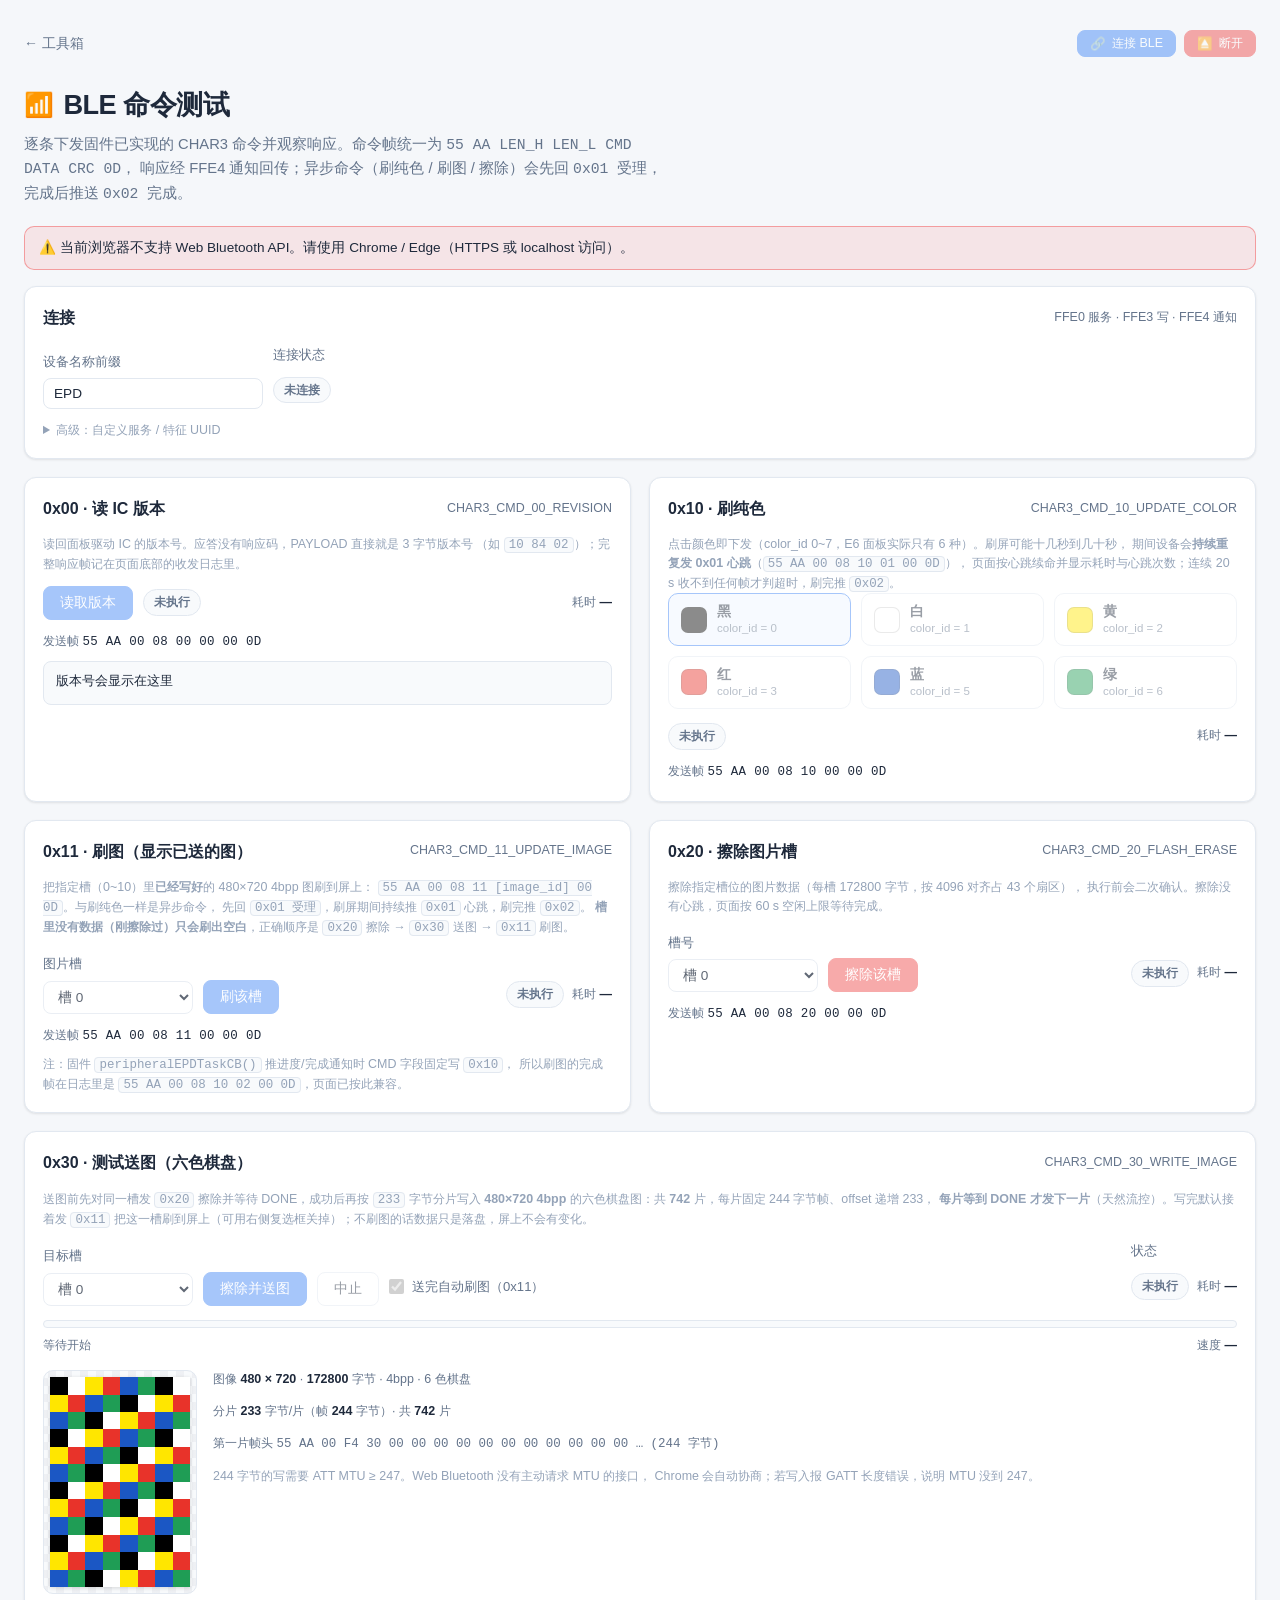
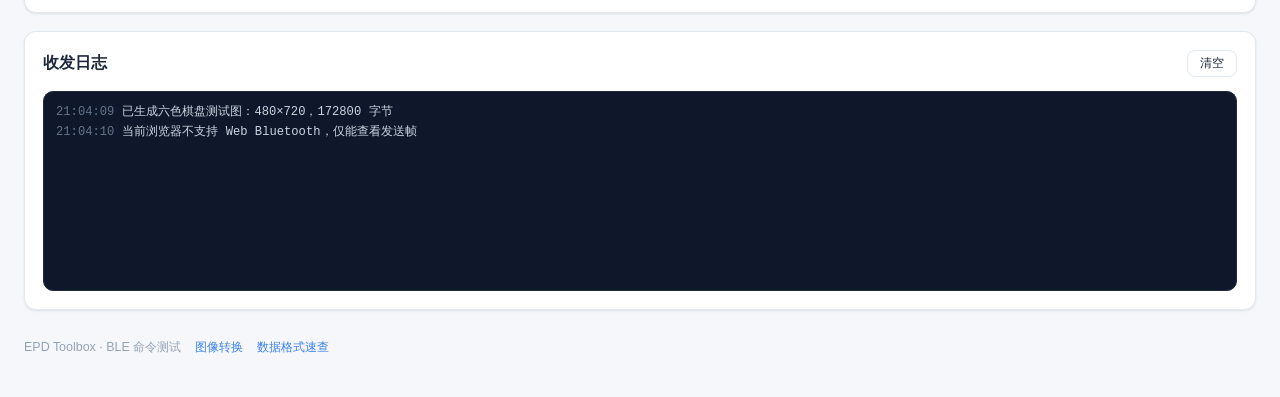
==== commit 658d6638: "style(ble-console): 去掉收发日志卡片上方重复的旧标题注释 布局重排时留下的单行标题注释，与新增的四行注释块重复，删掉前者避免同一处出现两条标题。  （b453fa1 加注释块时没发" ====
--- a/ble-console.html
+++ b/ble-console.html
@@ -300,7 +300,6 @@
     </div>
   </section>
 
-  <!-- ============ 收发日志（整行宽度，置底） ============ -->
   <!-- ============ 收发日志（整行宽度，置底） ============
        所有 tx / rx 帧都记在这里：ble.js 的 writeFrame() 记「发送」，onNotify() 记「接收」。
        心跳（0x01）与送图分片（silentCmd）故意不记，避免几百条把日志冲掉。
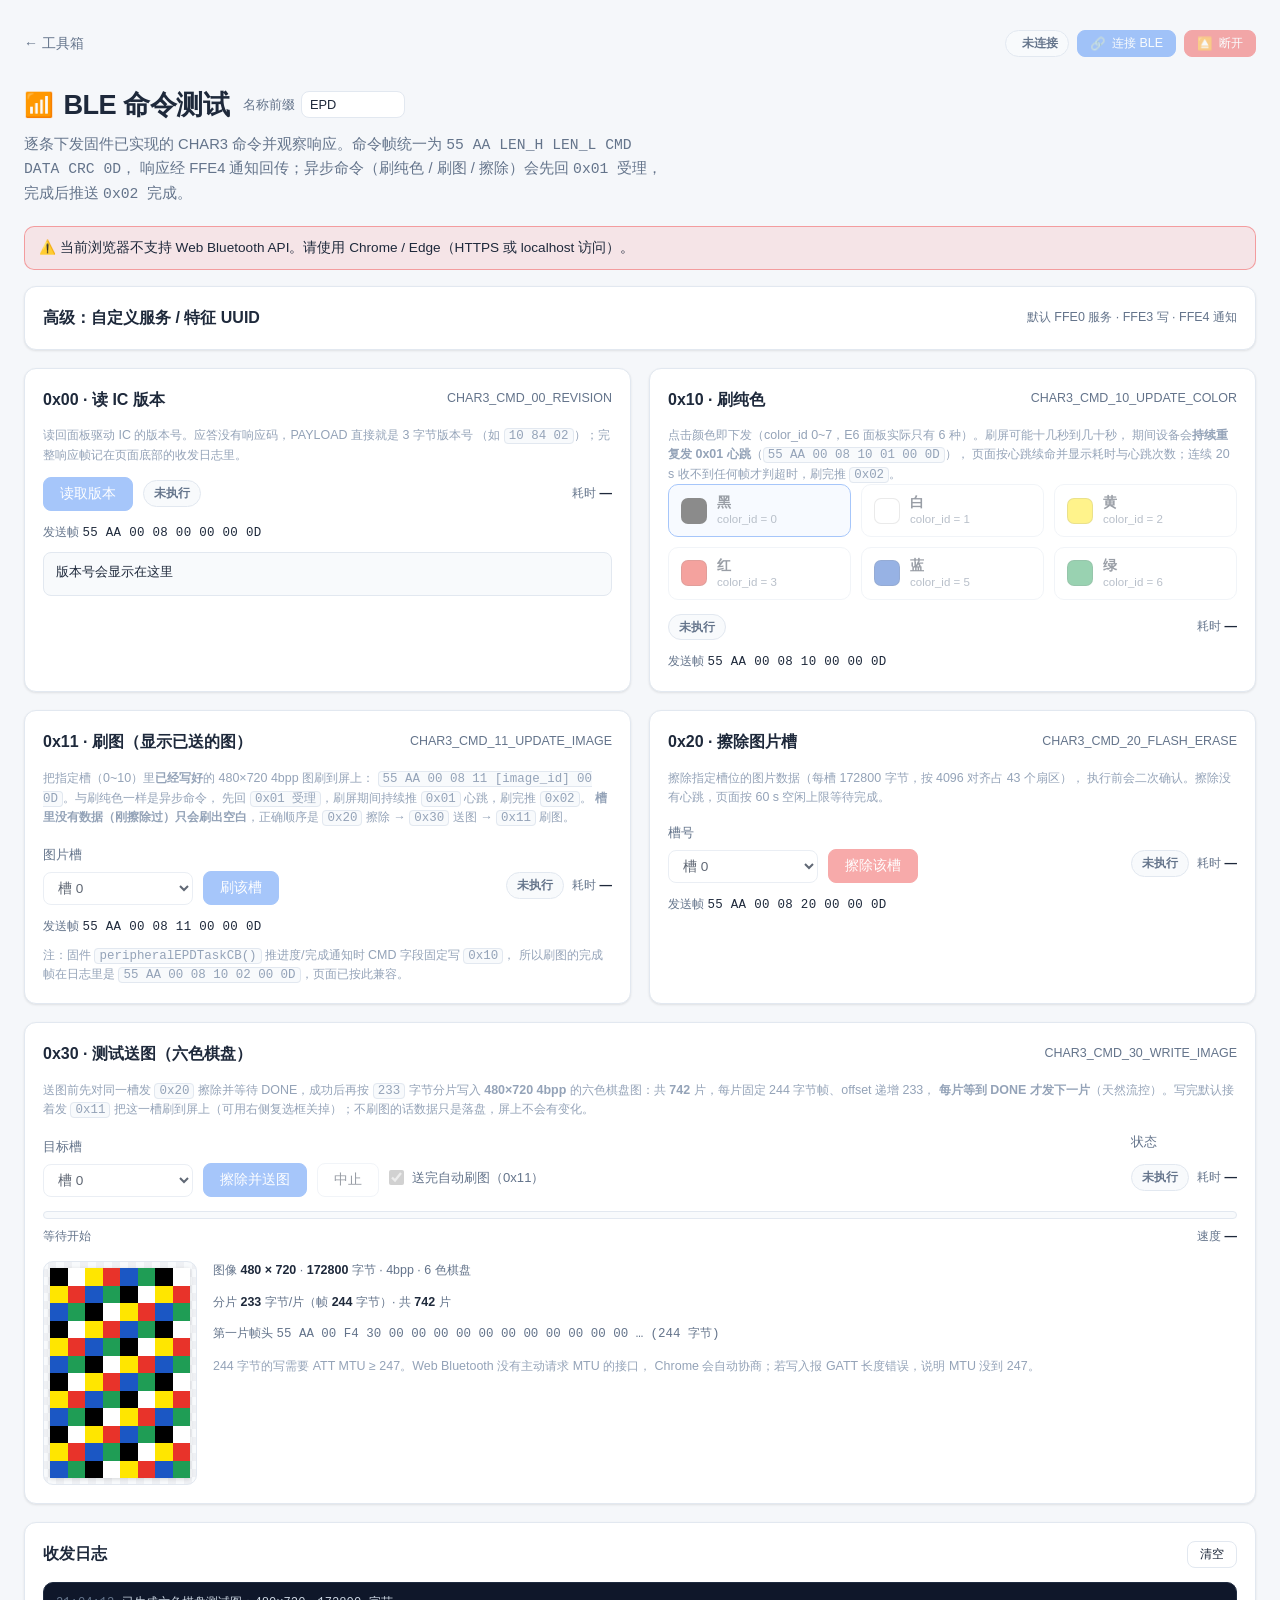
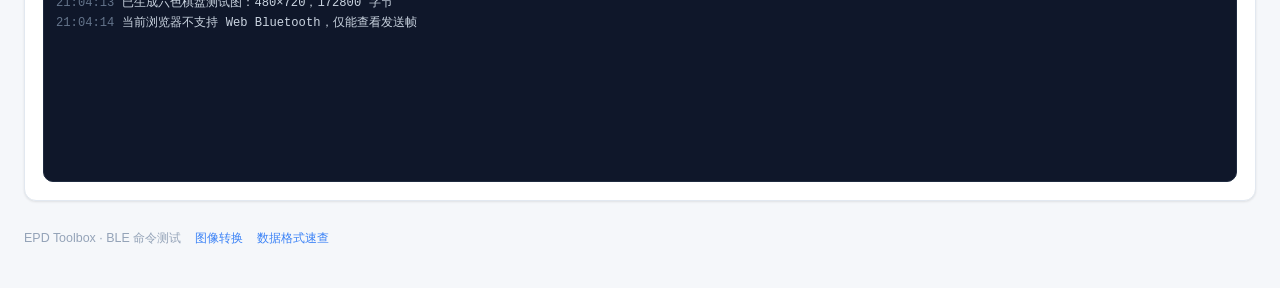
==== commit 12d68ea4: "refactor(ui): 名称前缀框移到标题右侧，设备名并入连接状态徽章 前缀过滤框原来塞在顶栏里：输入框太宽，会把顶栏的徽章和连接按钮挤到第二行，窄屏更明显。改成放在页面标题右侧（.page-he" ====
--- a/ble-console.html
+++ b/ble-console.html
@@ -19,7 +19,7 @@
       <span class="topbar-title"><span class="icon">📶</span> BLE 命令测试</span>
     </div>
     <div class="topbar-right">
-      <span class="badge off" id="bleStatusTop"><span id="bleStatusTopText">未连接</span></span>
+      <span class="badge off" id="bleStatus"><span class="badge-device" id="bleDeviceName"></span><span id="bleStatusText">未连接</span></span>
       <button class="btn btn-primary btn-sm" id="btnConnect" type="button" title="连接 BLE 设备">
         <span class="btn-ico">🔗</span><span class="btn-label">连接 BLE</span>
       </button>
@@ -30,7 +30,16 @@
   </div>
 
   <header class="page-head">
-    <h1><span class="icon">📶</span> BLE 命令测试</h1>
+    <div class="page-head-row">
+      <h1><span class="icon">📶</span> BLE 命令测试</h1>
+      <!-- 名称前缀过滤框：与图像转换页同一套写法，连接时按设备名前缀筛设备 -->
+      <div class="title-filter">
+        <label for="nameFilter">名称前缀</label>
+        <input type="text" id="nameFilter" value="EPD" placeholder="留空列出全部"
+               autocomplete="off" spellcheck="false"
+               title="连接时按设备名前缀过滤（留空则列出全部设备）">
+      </div>
+    </div>
     <p>
       逐条下发固件已实现的 CHAR3 命令并观察响应。命令帧统一为 <code>55 AA LEN_H LEN_L CMD DATA CRC 0D</code>，
       响应经 FFE4 通知回传；异步命令（刷纯色 / 刷图 / 擦除）会先回 <code>0x01 受理</code>，完成后推送 <code>0x02 完成</code>。
@@ -41,30 +50,15 @@
     ⚠️ 当前浏览器不支持 Web Bluetooth API。请使用 Chrome / Edge（HTTPS 或 localhost 访问）。
   </div>
 
-  <!-- 连接 -->
+  <!-- 高级连接参数：平时折叠着，只有要改 FFE0/FFE3/FFE4 时才展开。
+       连接按钮与状态徽章都在顶栏，这里不再重复放输入框和状态。 -->
   <section class="card" style="margin-bottom:18px;">
-    <div class="card-title">
-      <span>连接</span>
-      <span class="sub">FFE0 服务 · FFE3 写 · FFE4 通知</span>
-    </div>
-    <div class="row" style="align-items:flex-end;">
-      <div class="form-group" style="flex:0 1 220px;">
-        <label for="nameFilter">设备名称前缀</label>
-        <input type="text" id="nameFilter" placeholder="留空则列出全部设备" value="EPD" autocomplete="off">
-      </div>
-      <div class="form-group" style="flex:0 0 auto;">
-        <label>连接状态</label>
-        <div class="control-line">
-          <span class="badge off" id="bleStatus"><span id="bleStatusText">未连接</span></span>
-          <span class="kv" id="bleDeviceName"></span>
-        </div>
-      </div>
-      <span class="spacer"></span>
-    </div>
-
-    <details style="margin-top:12px;">
-      <summary class="hint" style="cursor:pointer;">高级：自定义服务 / 特征 UUID</summary>
-      <div class="form-row" style="margin-top:10px;">
+    <details>
+      <summary class="card-title" style="cursor:pointer;margin-bottom:0;">
+        <span>高级：自定义服务 / 特征 UUID</span>
+        <span class="sub">默认 FFE0 服务 · FFE3 写 · FFE4 通知</span>
+      </summary>
+      <div class="form-row" style="margin-top:12px;">
         <div class="form-group">
           <label for="uuidService">服务 UUID</label>
           <input type="text" id="uuidService" value="ffe0" autocomplete="off" spellcheck="false">
--- a/assets/css/app.css
+++ b/assets/css/app.css
@@ -148,9 +148,11 @@
   justify-content: flex-end;
 }
 
-/* 顶栏连接状态：默认隐藏（下方已有一行完整状态），滚动后标题收起时再出现 */
-#bleStatusTop { display: none; }
-.topbar.scrolled #bleStatusTop { display: inline-flex; }
+/* 连接状态徽章里的设备名（e6-image.html / ble-console.html）：放在「已连接」左边，
+   过长省略；窄屏只留状态词，避免徽章把连接按钮挤到第二行 */
+.badge-device { max-width: 140px; overflow: hidden; text-overflow: ellipsis; white-space: nowrap; vertical-align: bottom; }
+.badge-device:not(:empty)::after { content: ' · '; }
+@media (max-width: 640px) { .badge-device { display: none; } }
 
 @media (max-width: 640px) {
   body { padding: 12px 14px 32px; }
@@ -170,6 +172,23 @@
 }
 header.page-head h1 .icon { font-size: 1.5rem; }
 header.page-head p { color: var(--text-muted); margin-top: 6px; font-size: .92rem; max-width: 78ch; }
+
+/* 标题右侧的小控件行（如「名称前缀」过滤框）：与 h1 基线对齐，窄屏换行到标题下方 */
+.page-head-row { display: flex; align-items: center; gap: 10px 14px; flex-wrap: wrap; }
+.title-filter { display: inline-flex; align-items: center; gap: 6px; font-size: .8rem; color: var(--text-muted); white-space: nowrap; }
+/* 用 [type="text"] 提高优先级，压过下面的全局 input[type="text"] { width:100% } */
+.title-filter input[type="text"] {
+  width: 104px;
+  padding: 3px 8px;
+  font-size: .8rem;
+  line-height: 1.5;
+  border-radius: 8px;
+}
+.title-filter input[type="text"]:focus { outline: 2px solid var(--accent-soft); border-color: var(--accent); }
+.title-filter input[type="text"]:disabled { opacity: .55; }
+@media (max-width: 640px) {
+  .title-filter { display: none; } /* 窄屏放不下，连接时退回「列出全部设备」 */
+}
 
 /* --------------------------------------------------------------------------
    按钮
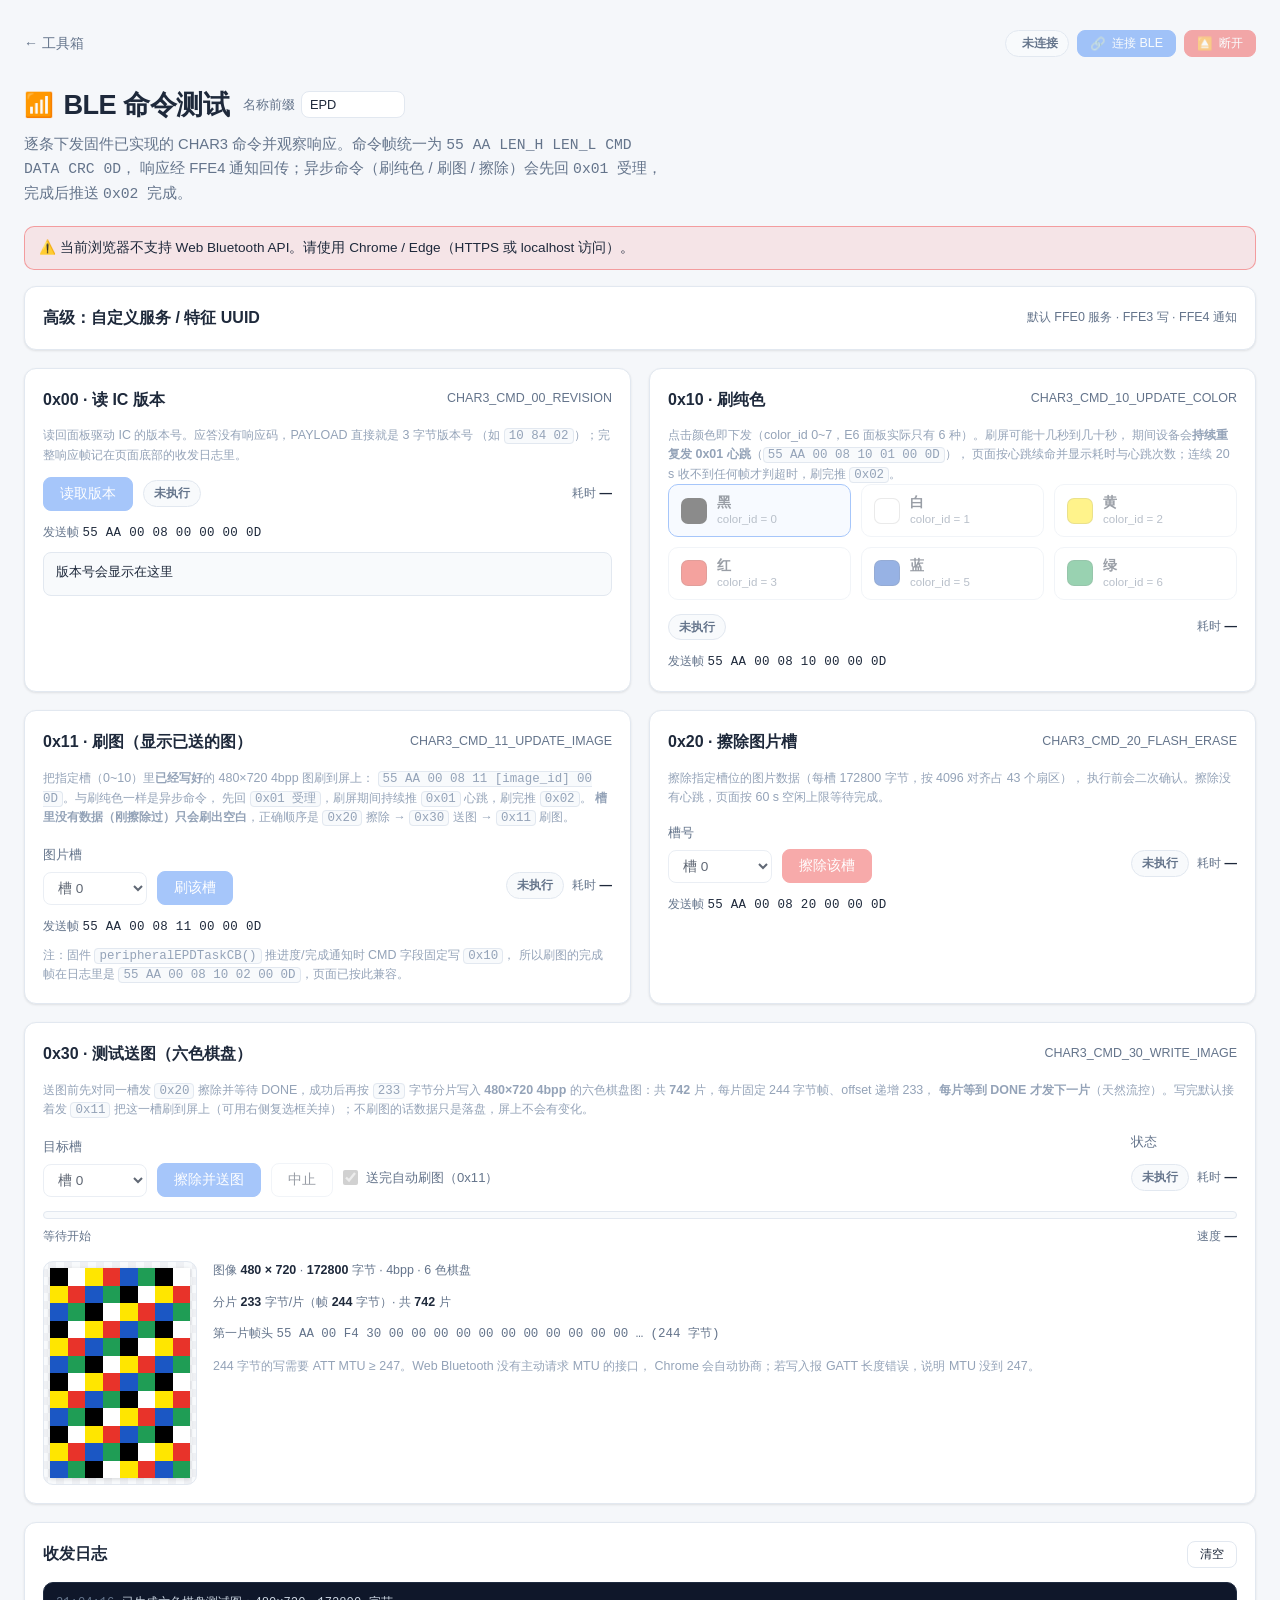
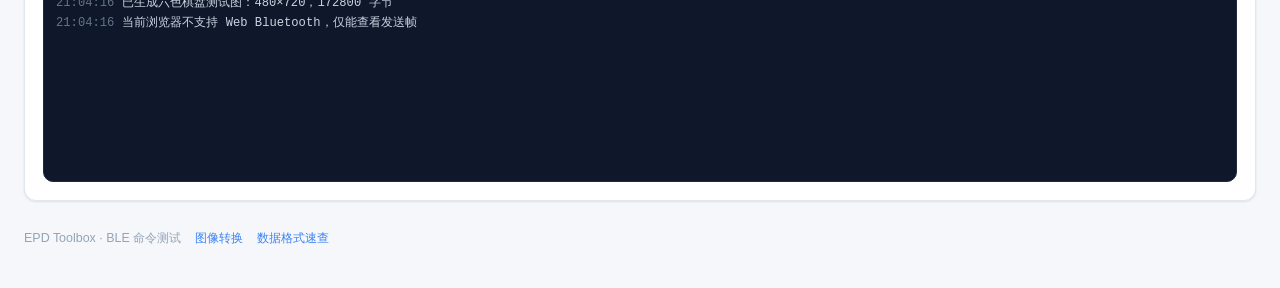
==== commit e46054cb: "style(ui): 槽位下拉改为内容宽度，不再被 form-group 拉宽 选项只有「槽 0~10」，原来的 flex:0 1 150px/170px 让它占了一大截空白， 和旁边的按钮不成比例。" ====
--- a/ble-console.html
+++ b/ble-console.html
@@ -158,9 +158,9 @@
         </p>
 
         <div class="row" style="align-items:flex-end; margin-top:12px;">
-          <div class="form-group" style="flex:0 1 150px;">
+          <div class="form-group" style="flex:0 0 auto;">
             <label for="imgSlotSelect">图片槽</label>
-            <select id="imgSlotSelect"></select>
+            <select id="imgSlotSelect" class="slot-select"></select>
           </div>
           <div class="form-group" style="flex:0 0 auto;">
             <label>&nbsp;</label>
@@ -201,9 +201,9 @@
         </p>
 
         <div class="row" style="align-items:flex-end; margin-top:12px;">
-          <div class="form-group" style="flex:0 1 150px;">
+          <div class="form-group" style="flex:0 0 auto;">
             <label for="slotSelect">槽号</label>
-            <select id="slotSelect"></select>
+            <select id="slotSelect" class="slot-select"></select>
           </div>
           <div class="form-group" style="flex:0 0 auto;">
             <label>&nbsp;</label>
@@ -243,9 +243,9 @@
     </p>
 
     <div class="row" style="align-items:flex-end; margin-top:12px;">
-      <div class="form-group" style="flex:0 1 150px;">
+      <div class="form-group" style="flex:0 0 auto;">
         <label for="upSlotSelect">目标槽</label>
-        <select id="upSlotSelect"></select>
+        <select id="upSlotSelect" class="slot-select"></select>
       </div>
       <div class="form-group" style="flex:0 0 auto;">
         <label>&nbsp;</label>
--- a/assets/css/app.css
+++ b/assets/css/app.css
@@ -151,7 +151,7 @@
 /* 连接状态徽章里的设备名（e6-image.html / ble-console.html）：放在「已连接」左边，
    过长省略；窄屏只留状态词，避免徽章把连接按钮挤到第二行 */
 .badge-device { max-width: 140px; overflow: hidden; text-overflow: ellipsis; white-space: nowrap; vertical-align: bottom; }
-.badge-device:not(:empty)::after { content: ' · '; }
+.badge-device:not(:empty)::after { content: '·'; opacity: .6; } /* 间距交给 .badge 的 gap */
 @media (max-width: 640px) { .badge-device { display: none; } }
 
 @media (max-width: 640px) {
@@ -298,6 +298,9 @@
 .check-row { display: flex; align-items: center; gap: 8px; font-size: .82rem; color: var(--text-muted); }
 .check-row input[type="checkbox"] { width: 15px; height: 15px; accent-color: var(--accent); }
 
+/* 槽位下拉：选项只有「槽 0~10」，按内容给窄宽度，不要被 form-group 拉满 */
+select.slot-select { width: 104px; }
+
 /* 分段选择器 */
 .segmented { display: inline-flex; border: 1.5px solid var(--border); border-radius: 8px; overflow: hidden; }
 .segmented button {
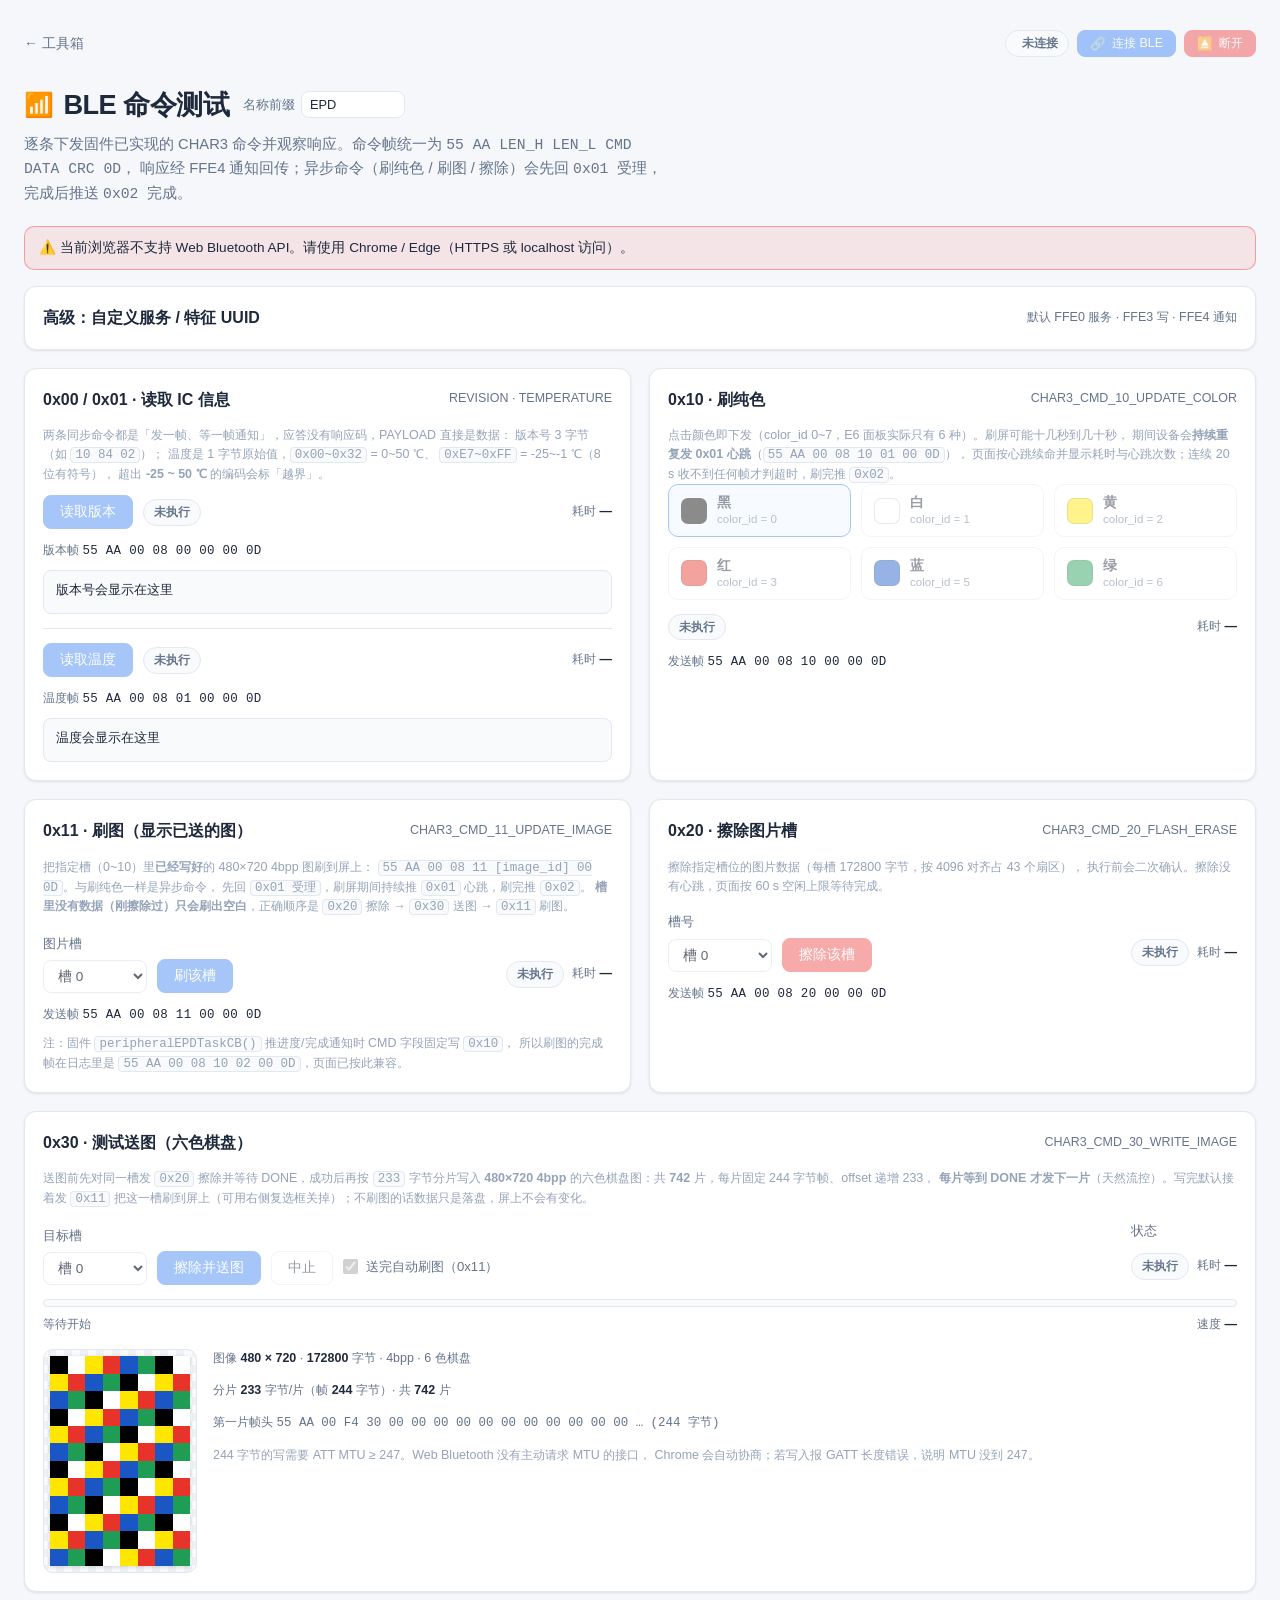
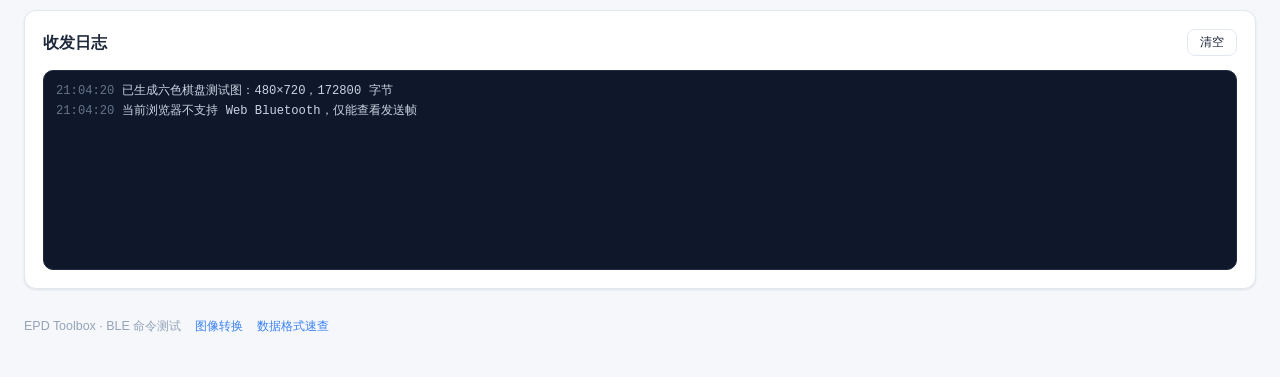
==== commit 566dfa7c: "feat(ble-console): 「0x00 读 IC 版本」卡片改为「0x00 / 0x01 读取 IC 信息」 - 卡片合并版本与温度两条同步命令：标题 0x00 / 0x01 · 读取 IC" ====
--- a/ble-console.html
+++ b/ble-console.html
@@ -76,21 +76,32 @@
   </section>
 
   <div class="grid-2 align-stretch">
-    <!-- ============ 第一行：0x00 读版本 / 0x10 刷纯色 ============ -->
+    <!-- ============ 第一行：0x00 / 0x01 读取 IC 信息 · 0x10 刷纯色 ============ -->
     <div class="col">
 
-      <!-- ============ 0x00 · 读 IC 版本 ============
-           同步命令：发送 55 AA 00 08 00 00 00 0D，应答没有响应码，PAYLOAD 就是 3 字节版本号。
-           控件：按钮 #btnRev，状态 #revState，耗时 #revMs，发送帧 #revFrame，结果 #revResult。
-           结果框只放版本号本身，完整响应帧看底部收发日志；逻辑见 ble-console.js「0x00 读版本」段。 -->
+      <!-- ============ 0x00 / 0x01 · 读取 IC 信息 ============
+           两条同步命令，应答都**没有响应码**，PAYLOAD 就是数据本身：
+           0x00 读版本：请求 55 AA 00 08 00 00 00 0D
+                       应答 55 AA 00 0A 00 R1 R2 R3 00 0D（长度 0x0A，3 字节版本号）
+           0x01 读温度：请求 55 AA 00 08 01 00 00 0D
+                       应答 55 AA 00 08 01 TS 00 0D（长度 0x08，1 字节温度寄存器原值）
+                       TS 为 8 位有符号：0x00~0x32 = 0~50 ℃，0xE7~0xFF = -25~-1 ℃；
+                       其它编码超出规格（valid=false），页面标「越界」但仍显示有符号解析值。
+                       换算在 ble.js 的 decodeTemperature()，命令在 readTemperature()。
+           控件：#btnRev / #revState / #revMs / #revResult（版本）
+                #btnTemp / #tempState / #tempMs / #tempResult（温度）
+           结果框只放数据本身，完整响应帧看底部收发日志（onNotify 逐帧 log rx）。 -->
       <section class="card">
         <div class="card-title">
-          <span>0x00 · 读 IC 版本</span>
-          <span class="sub">CHAR3_CMD_00_REVISION</span>
+          <span>0x00 / 0x01 · 读取 IC 信息</span>
+          <span class="sub">REVISION · TEMPERATURE</span>
         </div>
         <p class="hint">
-          读回面板驱动 IC 的版本号。应答没有响应码，PAYLOAD 直接就是 3 字节版本号
-          （如 <code class="mono">10 84 02</code>）；完整响应帧记在页面底部的收发日志里。
+          两条同步命令都是「发一帧、等一帧通知」，应答没有响应码，PAYLOAD 直接是数据：
+          版本号 3 字节（如 <code class="mono">10 84 02</code>）；
+          温度是 1 字节原始值，<code class="mono">0x00~0x32</code> = 0~50 ℃、
+          <code class="mono">0xE7~0xFF</code> = -25~-1 ℃（8 位有符号），
+          超出 <b>-25 ~ 50 ℃</b> 的编码会标「越界」。
         </p>
 
         <div class="row" style="margin-top:12px;">
@@ -99,9 +110,19 @@
           <span class="spacer"></span>
           <span class="kv">耗时 <b id="revMs">—</b></span>
         </div>
-
-        <div class="frame-line">发送帧 <code class="mono" id="revFrame">—</code></div>
+        <div class="frame-line">版本帧 <code class="mono" id="revFrame">—</code></div>
         <div class="result-box mono" id="revResult">版本号会显示在这里</div>
+
+        <div class="divider"></div>
+
+        <div class="row">
+          <button class="btn btn-primary" id="btnTemp" type="button" disabled>读取温度</button>
+          <span class="badge off" id="tempState">未执行</span>
+          <span class="spacer"></span>
+          <span class="kv">耗时 <b id="tempMs">—</b></span>
+        </div>
+        <div class="frame-line">温度帧 <code class="mono" id="tempFrame">—</code></div>
+        <div class="result-box mono" id="tempResult">温度会显示在这里</div>
       </section>
     </div>
 
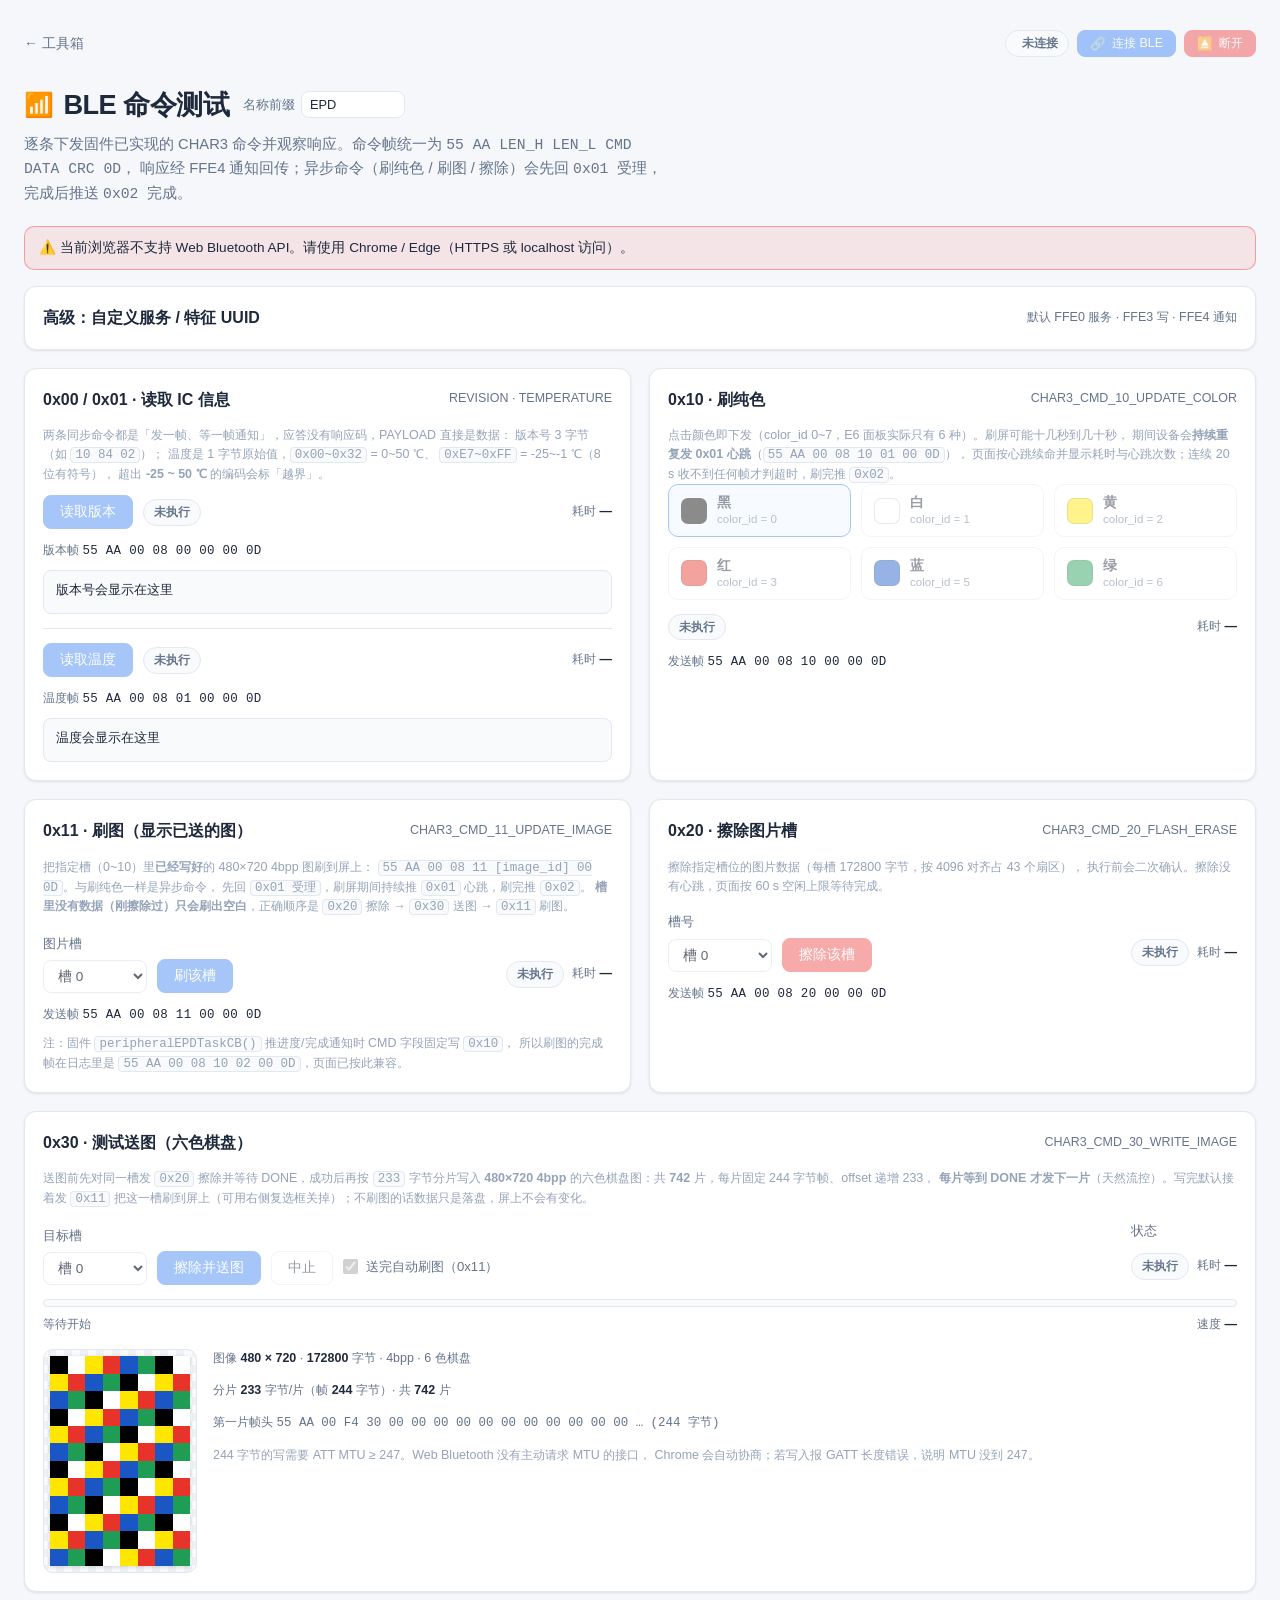
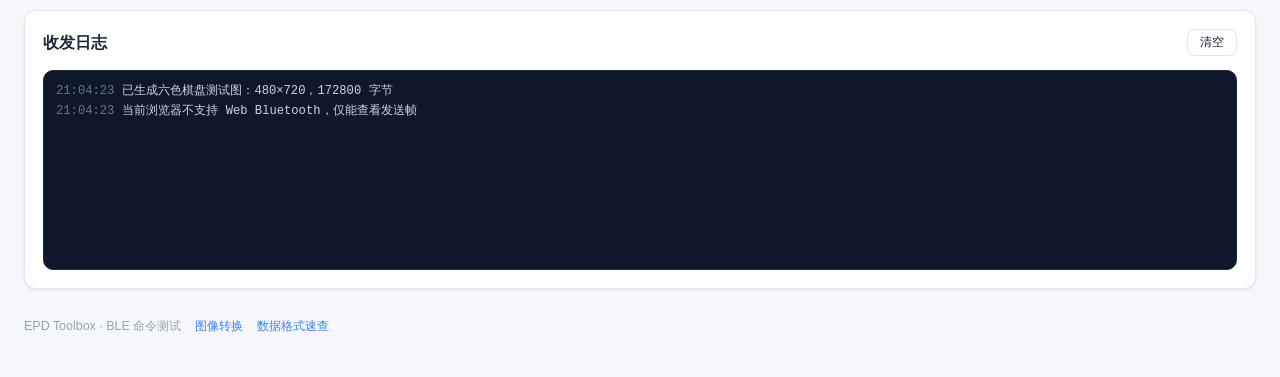
==== commit 15fcb089: "feat(ui): 三个页面接入 PWA（安装按钮 / 刷新缓存 / head 元信息） - head 统一补：rel=manifest、icon（192）、apple-touch-icon、mobi" ====
--- a/ble-console.html
+++ b/ble-console.html
@@ -7,6 +7,13 @@
 <meta name="description" content="CH592F 电子纸设备的 BLE 命令测试台：0x00 读 IC 版本、0x10 刷纯色（六色可选）、0x11 刷图（显示指定图片槽）、0x20 擦除图片槽、0x30 分片送图，实时查看 55 AA … 0D 帧收发。">
 <meta name="theme-color" content="#f5f7fa" media="(prefers-color-scheme: light)">
 <meta name="theme-color" content="#0b1220" media="(prefers-color-scheme: dark)">
+<link rel="manifest" href="manifest.webmanifest">
+<link rel="icon" type="image/png" sizes="192x192" href="assets/icons/icon-192.png">
+<link rel="apple-touch-icon" href="assets/icons/apple-touch-icon-180.png">
+<meta name="mobile-web-app-capable" content="yes">
+<meta name="apple-mobile-web-app-capable" content="yes">
+<meta name="apple-mobile-web-app-status-bar-style" content="default">
+<meta name="apple-mobile-web-app-title" content="EPD Toolbox">
 <link rel="stylesheet" href="assets/css/app.css">
 </head>
 <body>
@@ -19,6 +26,9 @@
       <span class="topbar-title"><span class="icon">📶</span> BLE 命令测试</span>
     </div>
     <div class="topbar-right">
+      <!-- PWA：安装按钮与「版本更新后刷新缓存」按钮，默认隐藏，由 assets/js/pwa.js 控制 -->
+      <button class="btn btn-sm btn-install" id="pwaInstallBtn" type="button" hidden title="安装到桌面 / 主屏幕">＋ 安装</button>
+      <button class="btn btn-sm" id="btnRefreshCache" type="button" hidden title="清除离线缓存并加载最新版本">⟳ 刷新缓存</button>
       <span class="badge off" id="bleStatus"><span class="badge-device" id="bleDeviceName"></span><span id="bleStatusText">未连接</span></span>
       <button class="btn btn-primary btn-sm" id="btnConnect" type="button" title="连接 BLE 设备">
         <span class="btn-ico">🔗</span><span class="btn-label">连接 BLE</span>
@@ -337,5 +347,6 @@
 <script src="assets/js/e6-codec.js"></script>
 <script src="assets/js/ble.js"></script>
 <script src="assets/js/ble-console.js"></script>
+<script src="assets/js/pwa.js"></script>
 </body>
 </html>
--- a/assets/css/app.css
+++ b/assets/css/app.css
@@ -224,6 +224,14 @@
 .btn-sm { padding: 4px 12px; font-size: .78rem; }
 .btn-block { width: 100%; }
 
+/* PWA：安装按钮用强调色描边；「版本更新后刷新缓存」按钮同样走强调色
+   [hidden] 必须加 !important：.btn 的 display:inline-flex 会压过浏览器默认的
+   [hidden]{display:none}，否则默认隐藏的按钮会一直显示出来 */
+[hidden] { display: none !important; }
+.btn-install { border-color: var(--accent); color: var(--accent); background: var(--accent-soft); }
+.btn-install:hover { background: var(--accent); border-color: var(--accent); color: #fff; }
+.btn.update-available { border-color: var(--accent); background: var(--accent-soft); color: var(--accent); font-weight: 600; }
+
 /* --------------------------------------------------------------------------
    卡片
    -------------------------------------------------------------------------- */
